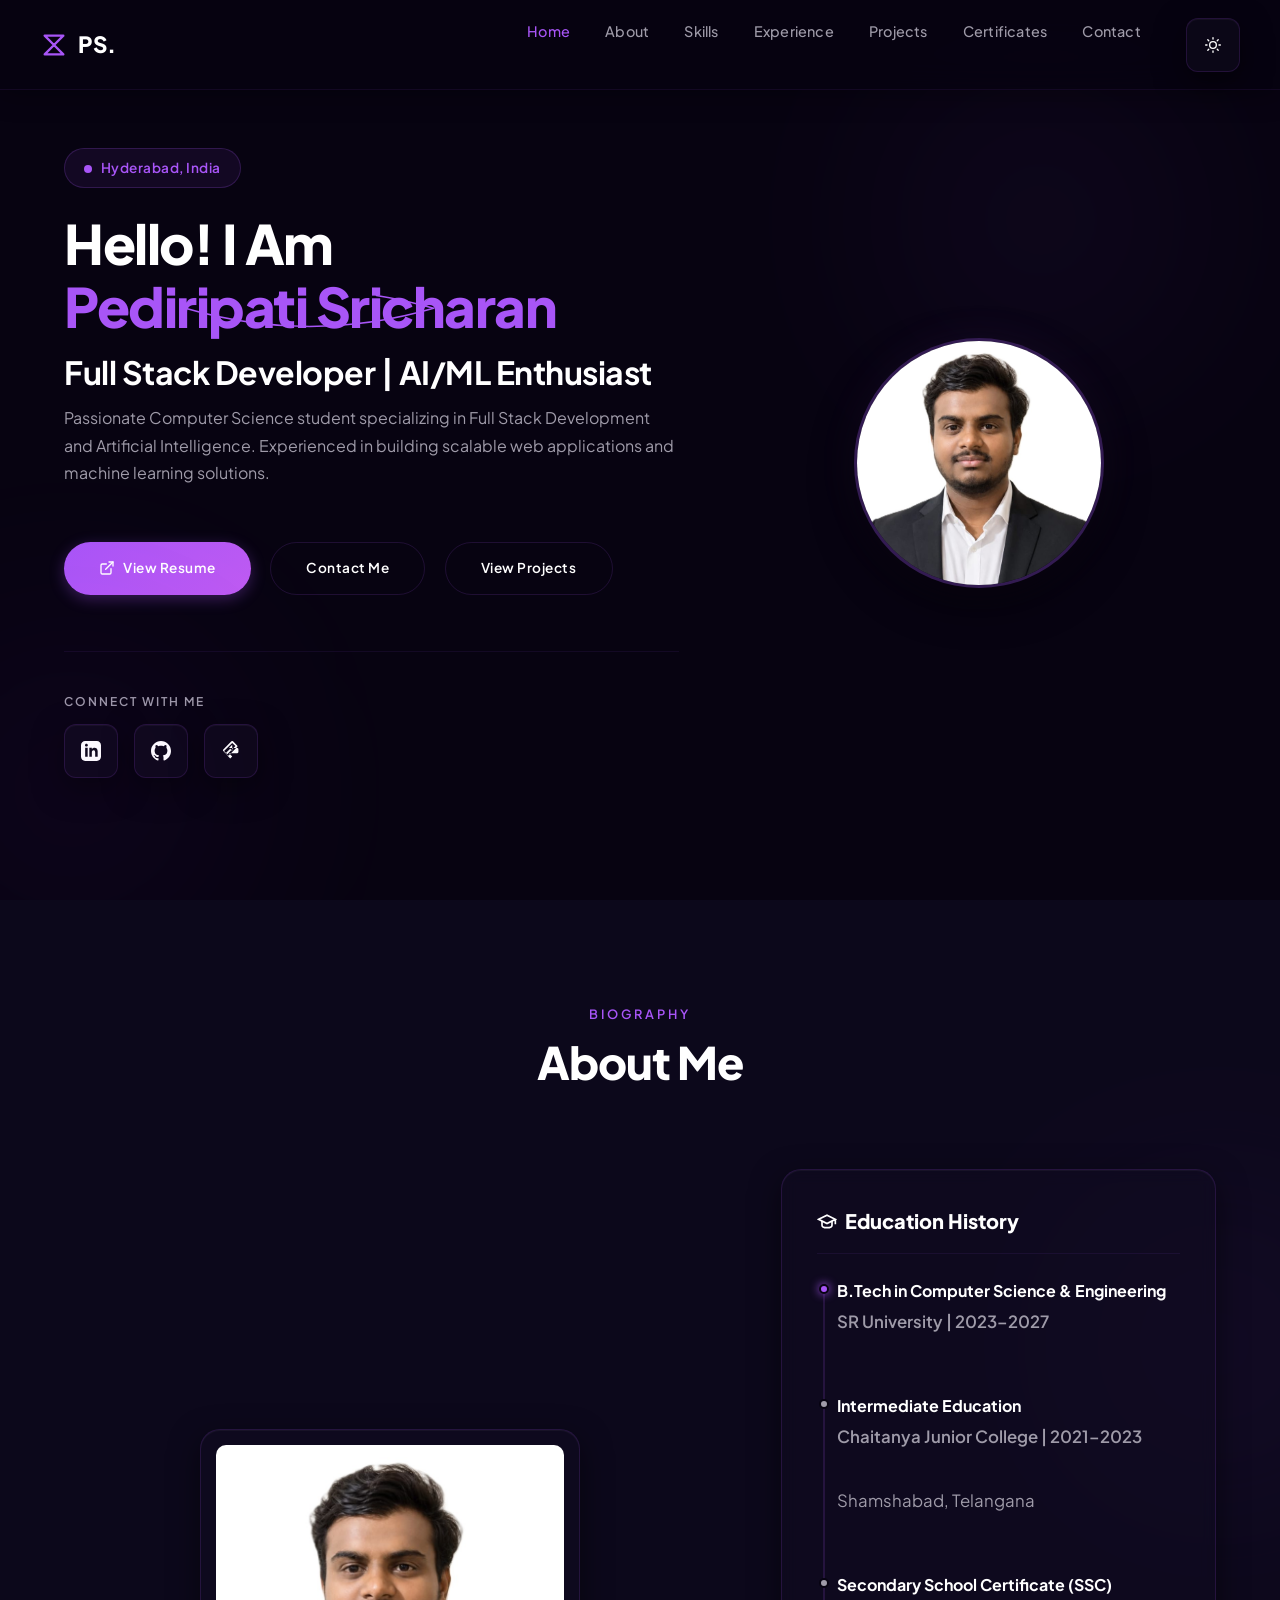
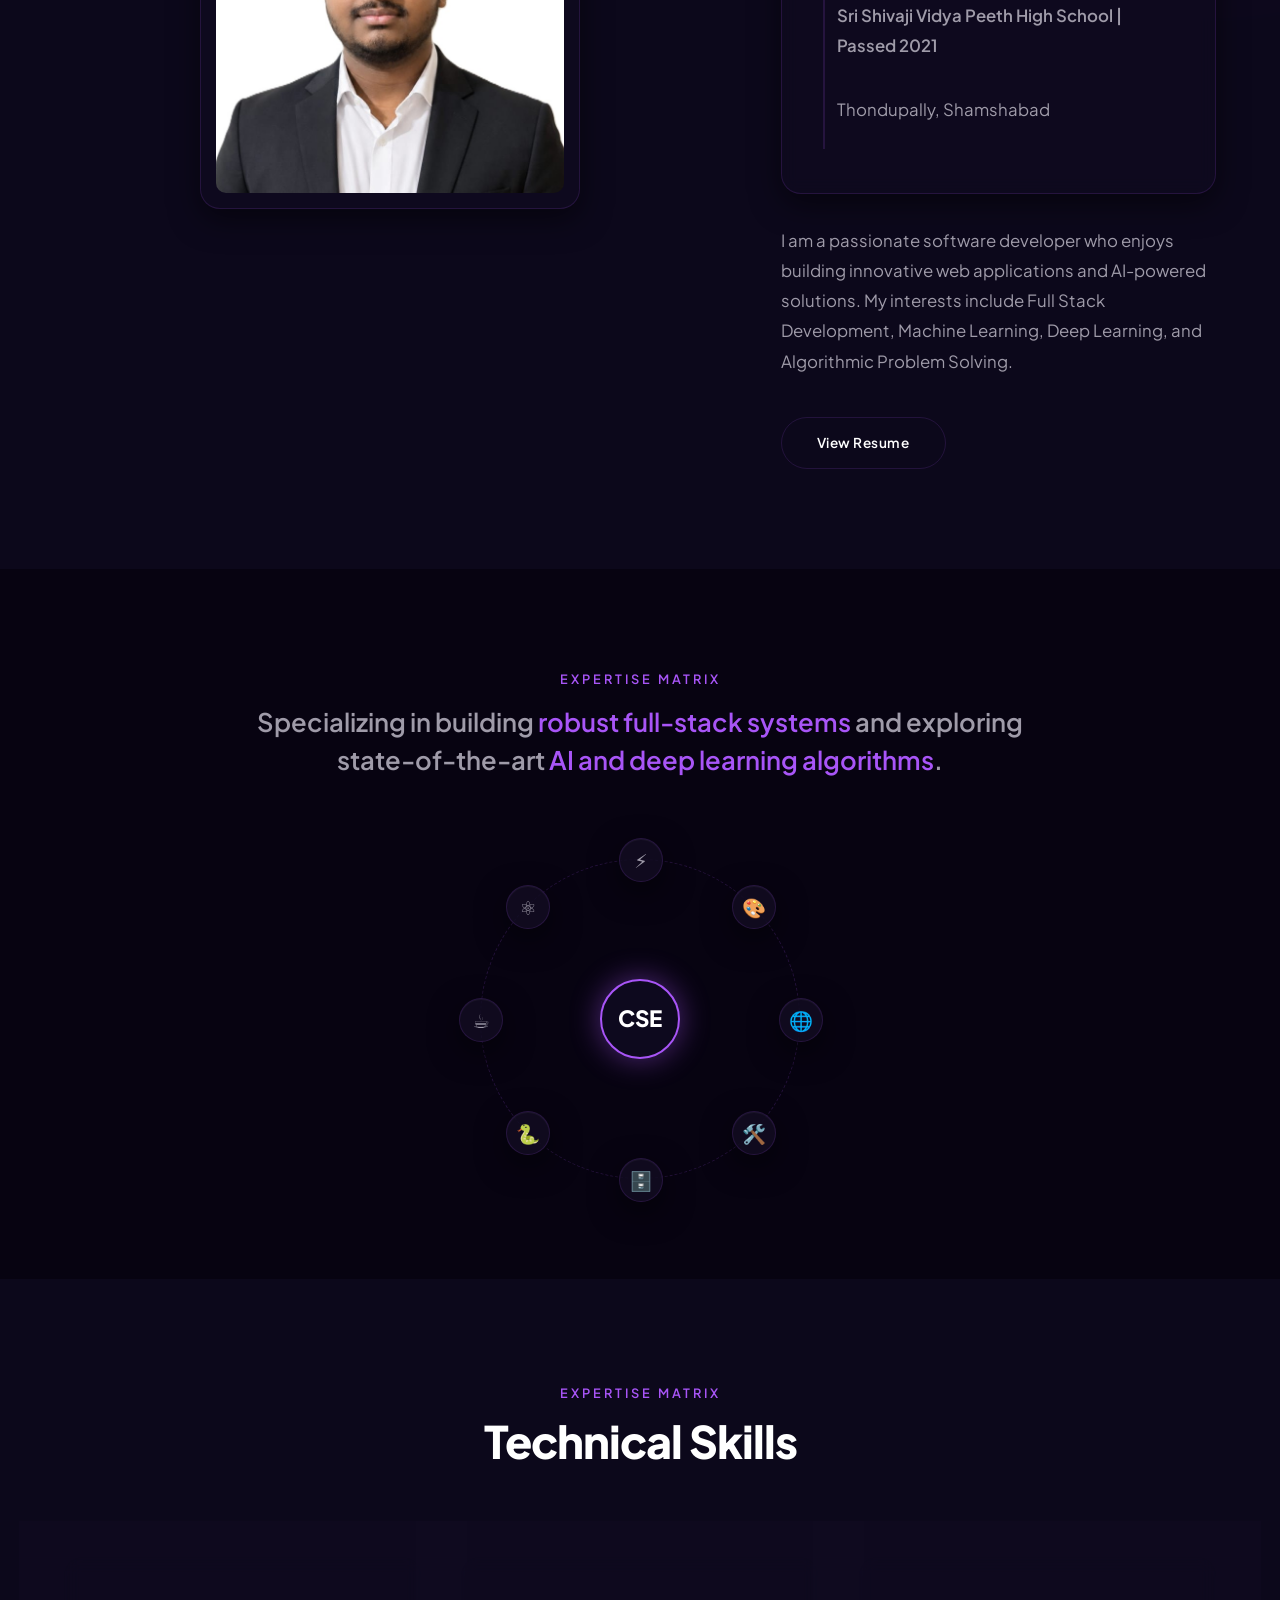
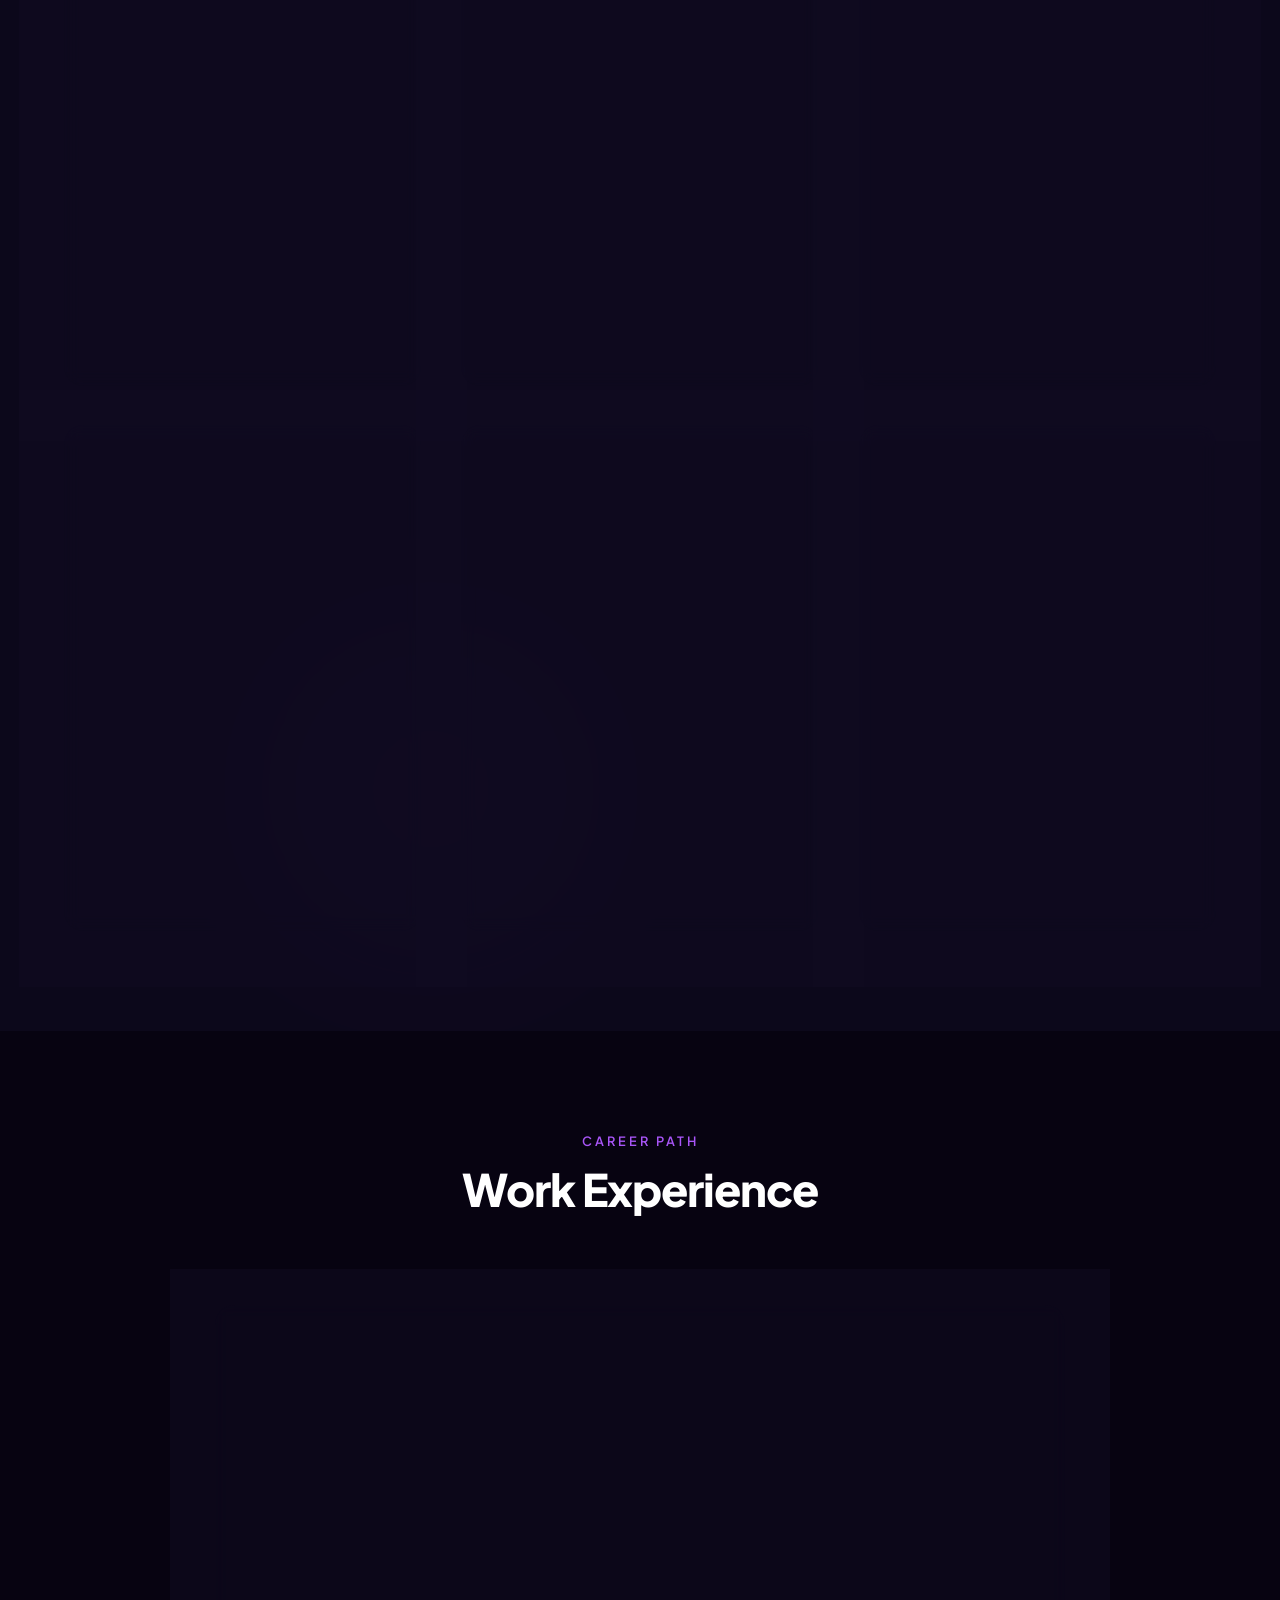
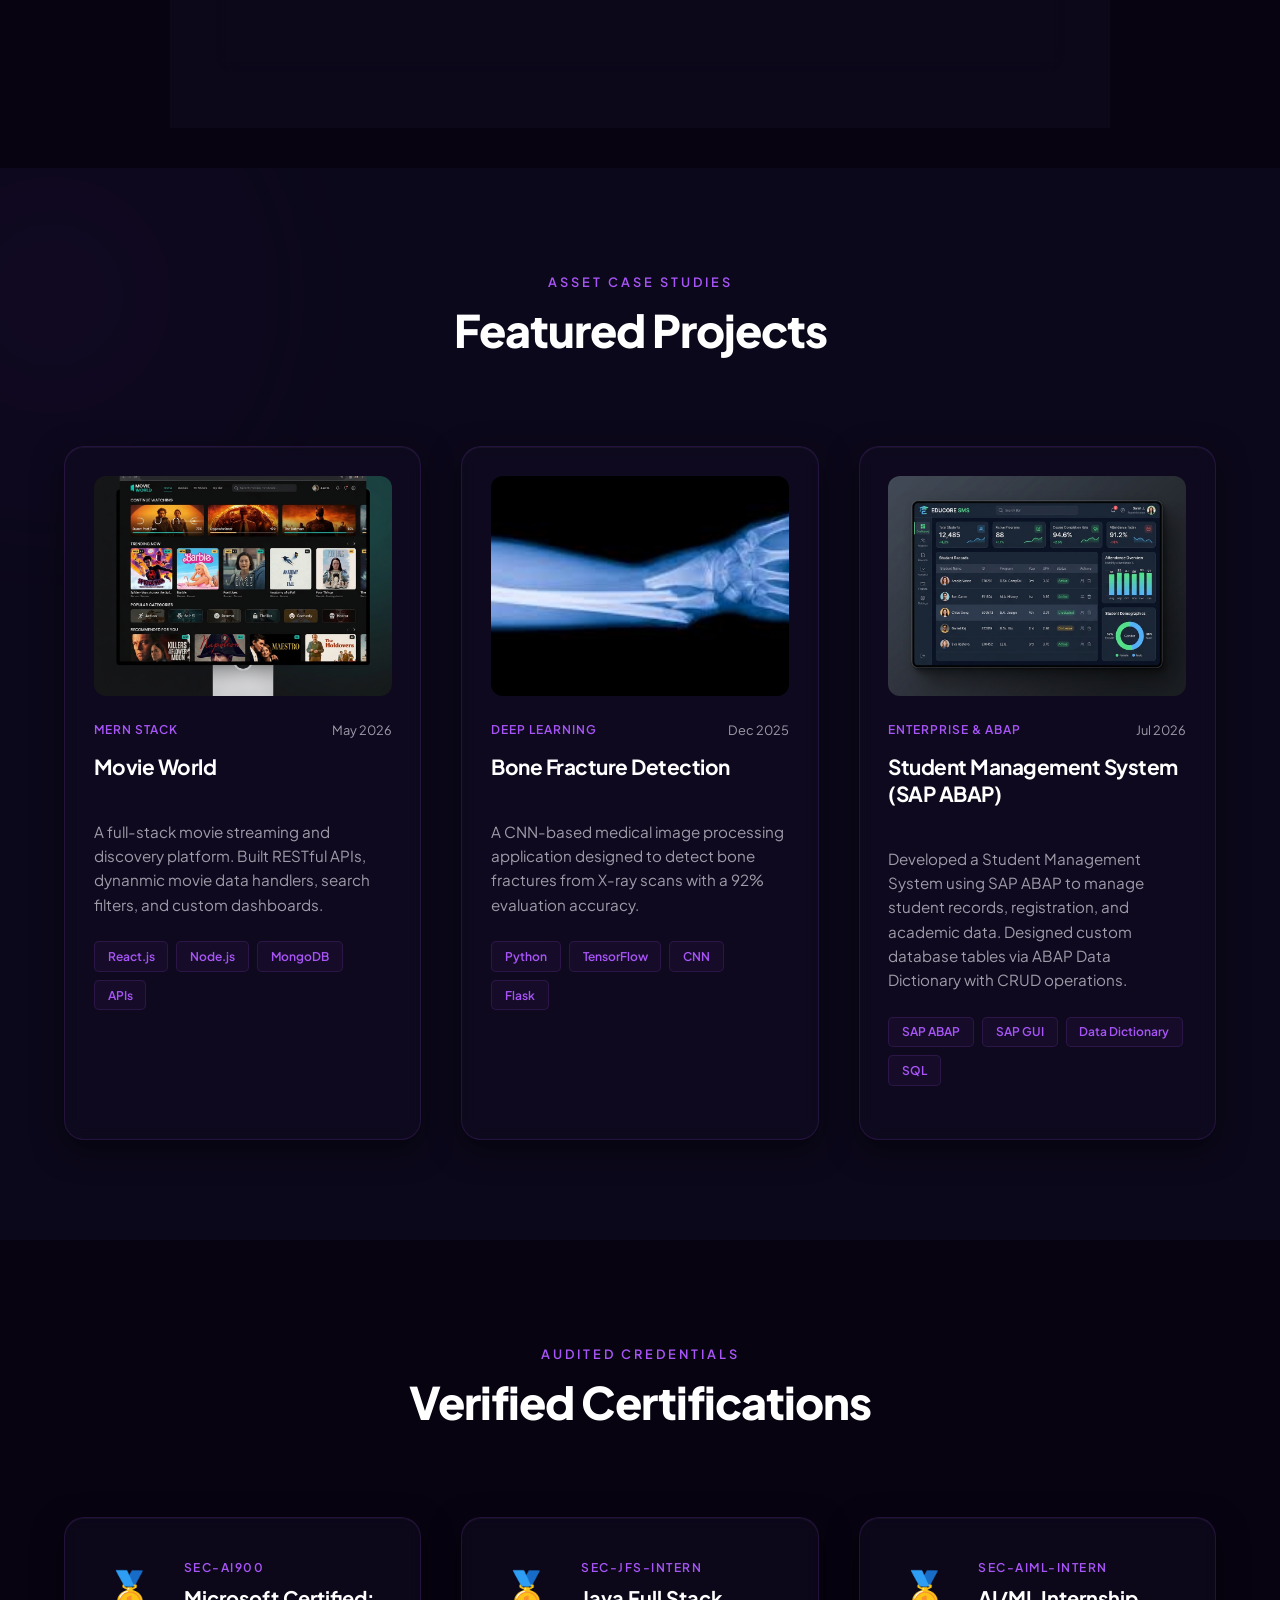
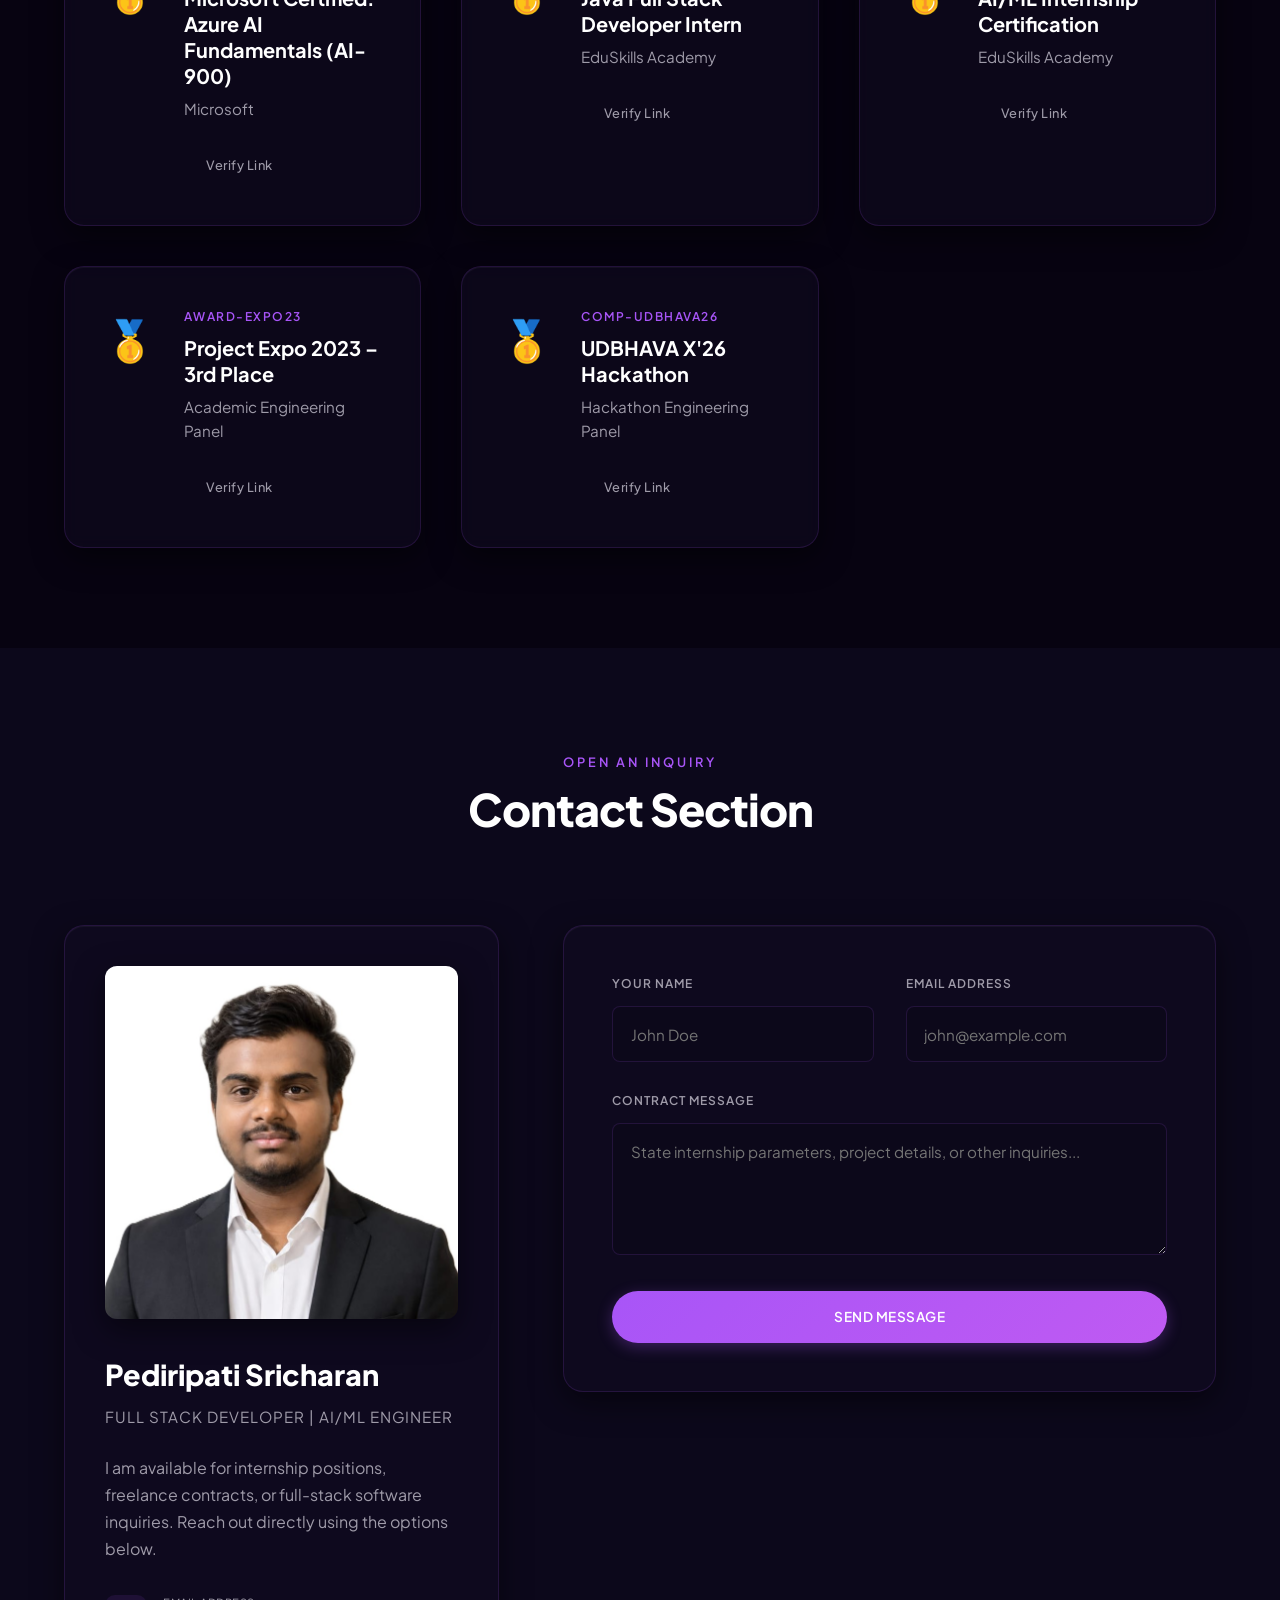
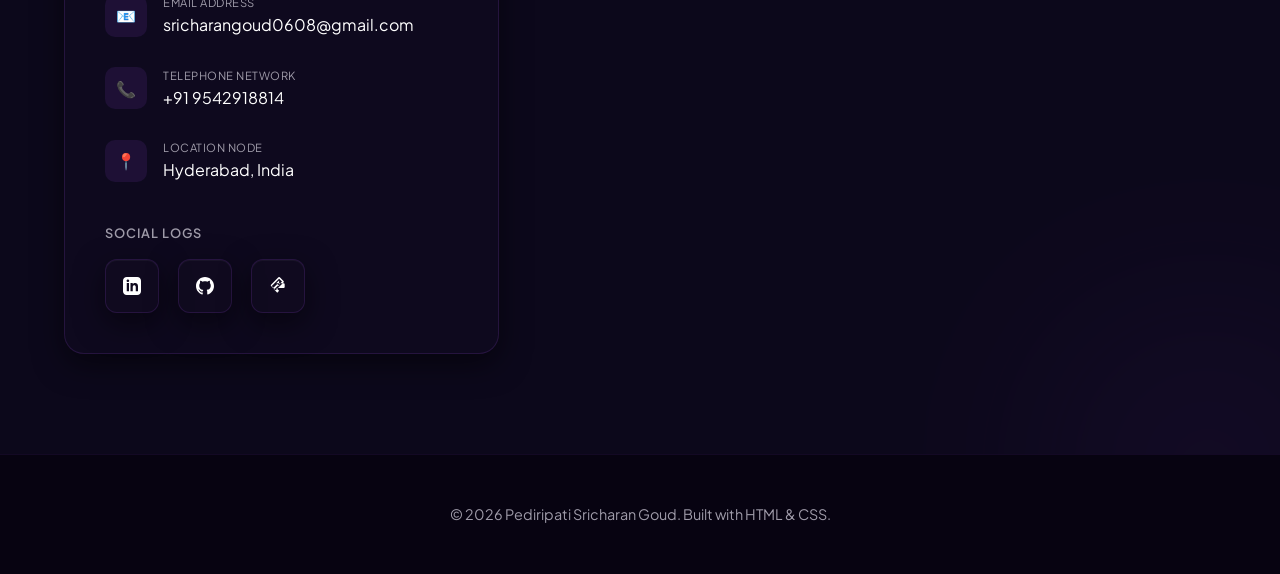
==== index_legacy.html @ 6ddb0358 "feat: deploy modern Google Stitch portfolio redesign with AAMBLV Technologies experience" ====
<!DOCTYPE html>
<html lang="en">

<head>
    <meta charset="UTF-8">
    <meta name="viewport" content="width=device-width, initial-scale=1.0">
    <title>Pediripati Sricharan | Portfolio</title>
    <!-- Plus Jakarta Sans Font for clean geometric UI -->
    <link rel="preconnect" href="https://fonts.googleapis.com">
    <link rel="preconnect" href="https://fonts.gstatic.com" crossorigin>
    <link href="https://fonts.googleapis.com/css2?family=Plus+Jakarta+Sans:wght@300;400;500;600;700;800&display=swap" rel="stylesheet">
    <!-- Main Stylesheet -->
    <link rel="stylesheet" href="style.css">
</head>

<body>

    <!-- Floating Header / Navbar -->
    <header class="navbar">
        <div class="container nav-container">
            <a href="#" class="logo">
                <!-- SVG Icon Logo -->
                <svg viewBox="0 0 24 24" width="28" height="28" style="color: var(--accent-color);">
                    <path d="M4,4 H20 L12,12 L20,20 H4 L12,12 Z" fill="none" stroke="currentColor" stroke-width="2" stroke-linejoin="round"/>
                </svg>
                <span>PS.</span>
            </a>

            <!-- Mobile Menu Toggle (Checkbox Hack for no-JS mobile menu) -->
            <input type="checkbox" id="nav-toggle" class="nav-toggle" aria-hidden="true">
            <label for="nav-toggle" class="nav-toggle-label">
                <span></span>
                <span></span>
                <span></span>
            </label>

            <nav class="nav-menu">
                <ul class="nav-links">
                    <li><a href="#hero">Home</a></li>
                    <li><a href="#about">About</a></li>
                    <li><a href="#skills">Skills</a></li>
                    <li><a href="#experience">Experience</a></li>
                    <li><a href="#projects">Projects</a></li>
                    <li><a href="#certificates">Certificates</a></li>
                    <li><a href="#contact">Contact</a></li>
                    <li>
                        <button class="theme-toggle-btn icon-btn" aria-label="Toggle theme" style="margin-left: 10px;">
                            <!-- Sun icon -->
                            <svg class="fi-sun" viewBox="0 0 24 24" width="16" height="16" fill="none" stroke="currentColor" stroke-width="2" stroke-linecap="round" stroke-linejoin="round">
                                <circle cx="12" cy="12" r="5"></circle>
                                <line x1="12" y1="1" x2="12" y2="3"></line>
                                <line x1="12" y1="21" x2="12" y2="23"></line>
                                <line x1="4.22" y1="4.22" x2="5.64" y2="5.64"></line>
                                <line x1="18.36" y1="18.36" x2="19.78" y2="19.78"></line>
                                <line x1="1" y1="12" x2="3" y2="12"></line>
                                <line x1="21" y1="12" x2="23" y2="12"></line>
                                <line x1="4.22" y1="19.78" x2="5.64" y2="18.36"></line>
                                <line x1="18.36" y1="5.64" x2="19.78" y2="4.22"></line>
                            </svg>
                            <!-- Moon icon -->
                            <svg class="fi-moon" viewBox="0 0 24 24" width="16" height="16" fill="none" stroke="currentColor" stroke-width="2" stroke-linecap="round" stroke-linejoin="round" style="display: none;">
                                <path d="M21 12.79A9 9 0 1 1 11.21 3 7 7 0 0 0 21 12.79z"></path>
                            </svg>
                        </button>
                    </li>
                </ul>
            </nav>
        </div>
    </header>

    <main>
        <!-- Hero Section -->
        <section id="hero" class="hero">
            <div class="container hero-grid-content">
                
                <!-- Hero Left Column -->
                <div class="hero-left-column">
                    <div class="speech-bubble">
                        <span class="bubble-dot" style="display: inline-block; width: 8px; height: 8px; border-radius: 50%; background-color: var(--accent-color); margin-right: 6px; animation: pulse 1.5s infinite;"></span>
                        Hyderabad, India
                    </div>
                    
                    <h1 class="hero-quote-tag">
                        Hello! I Am <br>
                        <span class="highlight-circled">
                            Pediripati Sricharan
                            <!-- Circular hand drawn effect -->
                            <svg class="hand-drawn-circle" viewBox="0 0 500 150">
                                <path d="M10,80 Q250,150 490,80 Q250,10 10,80" fill="none" stroke-width="3" stroke-linecap="round" stroke-linejoin="round"></path>
                            </svg>
                        </span>
                    </h1>
                    
                    <h2 class="hero-role-title">Full Stack Developer | AI/ML Enthusiast</h2>
                    
                    <p class="hero-desc-para">
                        Passionate Computer Science student specializing in Full Stack Development and Artificial Intelligence. Experienced in building scalable web applications and machine learning solutions.
                    </p>
                    
                    <div class="hero-actions" style="display: flex; gap: 1.2rem; flex-wrap: wrap; margin-bottom: 3.5rem;">
                        <a href="https://drive.google.com/file/d/1FJs9SW69OjpK9Y0SySrt5xls8jpZJiJW/view?usp=sharing" target="_blank" class="btn btn-primary view-resume-btn" style="display: inline-flex; align-items: center; gap: 0.5rem;">
                            <!-- Open External Icon -->
                            <svg viewBox="0 0 24 24" width="16" height="16" fill="none" stroke="currentColor" stroke-width="2" stroke-linecap="round" stroke-linejoin="round"><path d="M18 13v6a2 2 0 0 1-2 2H5a2 2 0 0 1-2-2V8a2 2 0 0 1 2-2h6"></path><polyline points="15 3 21 3 21 9"></polyline><line x1="10" y1="14" x2="21" y2="3"></line></svg>
                            View Resume
                        </a>
                        <a href="#contact" class="btn btn-outline">Contact Me</a>
                        <a href="#projects" class="btn btn-outline">View Projects</a>
                    </div>
                    
                    <div class="hero-footer-grid" style="align-items: center;">
                        <div class="footer-grid-col">
                            <span class="grid-title">CONNECT WITH ME</span>
                            <div class="icon-group">
                                <a href="https://www.linkedin.com/in/sricharan-goud-707b3729a/" target="_blank" rel="noopener noreferrer" class="icon-btn" title="LinkedIn">
                                    <svg viewBox="0 0 24 24" width="20" height="20" fill="currentColor"><path d="M19 0h-14c-2.761 0-5 2.239-5 5v14c0 2.761 2.239 5 5 5h14c2.762 0 5-2.239 5-5v-14c0-2.761-2.238-5-5-5zm-11 19h-3v-11h3v11zm-1.5-12.268c-.966 0-1.75-.779-1.75-1.75s.784-1.75 1.75-1.75 1.75.779 1.75 1.75-.784 1.75-1.75 1.75zm13.5 12.268h-3v-5.604c0-3.368-4-3.113-4 0v5.604h-3v-11h3v1.765c1.396-2.586 7-2.777 7 2.476v6.759z"/></svg>
                                </a>
                                <a href="https://github.com/Sricharangoud" target="_blank" rel="noopener noreferrer" class="icon-btn" title="GitHub">
                                    <svg viewBox="0 0 24 24" width="20" height="20" fill="currentColor"><path d="M12 0c-6.626 0-12 5.373-12 12 0 5.302 3.438 9.8 8.207 11.387.599.111.793-.261.793-.577v-2.234c-3.338.726-4.033-1.416-4.033-1.416-.546-1.387-1.333-1.756-1.333-1.756-1.089-.745.083-.729.083-.729 1.205.084 1.839 1.237 1.839 1.237 1.07 1.834 2.807 1.304 3.492.997.107-.775.418-1.305.762-1.604-2.665-.305-5.467-1.334-5.467-5.931 0-1.311.469-2.381 1.236-3.221-.124-.303-.535-1.524.117-3.176 0 0 1.008-.322 3.301 1.23.957-.266 1.983-.399 3.003-.404 1.02.005 2.047.138 3.006.404 2.291-1.552 3.297-1.23 3.297-1.23.653 1.653.242 2.874.118 3.176.77.84 1.235 1.911 1.235 3.221 0 4.609-2.807 5.624-5.479 5.921.43.372.823 1.102.823 2.222v3.293c0 .319.192.694.801.576 4.765-1.589 8.199-6.086 8.199-11.386 0-6.627-5.373-12-12-12z"/></svg>
                                </a>
                                <a href="https://leetcode.com/u/9542918814/" target="_blank" rel="noopener noreferrer" class="icon-btn" title="LeetCode">
                                    <!-- Custom LeetCode icon -->
                                    <svg viewBox="0 0 24 24" width="20" height="20" fill="currentColor"><path d="M13.483 0a1.374 1.374 0 0 0-.961.414l-9.777 9.778a1.375 1.375 0 0 0 0 1.942l4.885 4.885a1.375 1.375 0 0 0 1.942 0l9.778-9.777a1.375 1.375 0 0 0 0-1.942L14.444.414A1.374 1.374 0 0 0 13.483 0zm-.03 2.285 3.86 3.859-9.778 9.778-3.86-3.86 9.778-9.777zm.03 2.285L9.624 8.428H19.53a1.374 1.374 0 0 1 1.374 1.374v3.435a1.374 1.374 0 0 1-1.374 1.374H9.624l3.859 3.86-2.428 2.428-4.885-4.885a1.375 1.375 0 0 1 0-1.942l4.885-4.885 2.428 2.428z"/></svg>
                                </a>
                            </div>
                        </div>
                    </div>
                </div>
                
                <!-- Hero Right Column -->
                <div class="hero-right-column" style="position: relative; display: flex; justify-content: center;">
                    <div class="avatar-glow-wrapper">
                        <div class="avatar-img-box">
                            <!-- User specified image centered vertically -->
                            <img src="pintu.jpeg" alt="Pediripati Sricharan" style="object-position: center;">
                        </div>
                    </div>
                </div>

            </div>

            <!-- Glowing Decorative Background Orbs -->
            <div class="glow-orb orb-1"></div>
            <div class="glow-orb orb-2"></div>
        </section>

        <!-- Biography / About Me Section -->
        <section id="about" class="about section-bg-alt">
            <div class="container">
                <div class="text-center" style="text-align: center; margin-bottom: 4rem;">
                    <span class="section-subtitle-small">BIOGRAPHY</span>
                    <h2 class="section-title-large">About Me</h2>
                </div>

                <div class="about-grid">
                    <!-- About Left: Portrait -->
                    <div class="about-image-wrapper">
                        <div class="about-img-container">
                            <img src="pintu.jpeg" alt="Pediripati Sricharan" style="object-position: center;">
                        </div>
                    </div>

                    <!-- About Right: Biography Details & Education -->
                    <div class="about-text">
                        <!-- Custom styled education card -->
                        <div class="education-card">
                            <h3 class="education-card-title">
                                <svg viewBox="0 0 24 24" width="20" height="20" fill="none" stroke="currentColor" stroke-width="2" style="vertical-align: middle; margin-right: 8px;"><path d="M22 10v6M2 10l10-5 10 5-10 5z"></path><path d="M6 12v5c0 2 2 3 6 3s6-1 6-3v-5"></path></svg>
                                Education History
                            </h3>
                            
                            <div class="education-timeline">
                                <div class="edu-item">
                                    <div class="edu-marker marker-active"></div>
                                    <div class="edu-info">
                                        <h4 class="edu-degree">B.Tech in Computer Science & Engineering</h4>
                                        <p class="edu-meta">SR University | 2023–2027</p>
                                    </div>
                                </div>
                                <div class="edu-item">
                                    <div class="edu-marker"></div>
                                    <div class="edu-info">
                                        <h4 class="edu-degree">Intermediate Education</h4>
                                        <p class="edu-meta">Chaitanya Junior College | 2021–2023</p>
                                        <p class="edu-location">Shamshabad, Telangana</p>
                                    </div>
                                </div>
                                <div class="edu-item">
                                    <div class="edu-marker"></div>
                                    <div class="edu-info">
                                        <h4 class="edu-degree">Secondary School Certificate (SSC)</h4>
                                        <p class="edu-meta">Sri Shivaji Vidya Peeth High School | Passed 2021</p>
                                        <p class="edu-location">Thondupally, Shamshabad</p>
                                    </div>
                                </div>
                            </div>
                        </div>

                        <p style="margin-top: 2rem;">
                            I am a passionate software developer who enjoys building innovative web applications and AI-powered solutions. My interests include Full Stack Development, Machine Learning, Deep Learning, and Algorithmic Problem Solving.
                        </p>
                        
                        <div class="about-action-btn-wrapper">
                            <a href="https://drive.google.com/file/d/1FJs9SW69OjpK9Y0SySrt5xls8jpZJiJW/view?usp=sharing" target="_blank" class="btn btn-outline view-resume-btn">View Resume</a>
                        </div>
                    </div>
                </div>
            </div>
            
            <div class="glow-orb orb-3"></div>
        </section>

        <!-- Tech Orbit Widget Section -->
        <section class="tech-orbit-section">
            <div class="container orbit-container">
                <span class="section-subtitle-small">EXPERTISE MATRIX</span>
                <p class="orbit-intro-text">
                    Specializing in building <span>robust full-stack systems</span> and exploring state-of-the-art <span>AI and deep learning algorithms</span>.
                </p>

                <!-- Rotating Orbit Widget -->
                <div class="orbit-widget-wrapper">
                    <div class="orbit-track animate-orbit">
                        <!-- Orbit Nodes (8 items) -->
                        <div class="orbit-item item-1" title="HTML5">🌐</div>
                        <div class="orbit-item item-2" title="CSS3">🎨</div>
                        <div class="orbit-item item-3" title="JavaScript">⚡</div>
                        <div class="orbit-item item-4" title="React.js">⚛️</div>
                        <div class="orbit-item item-5" title="Java">☕</div>
                        <div class="orbit-item item-6" title="Python">🐍</div>
                        <div class="orbit-item item-7" title="MySQL">🗄️</div>
                        <div class="orbit-item item-8" title="Git">🛠️</div>
                    </div>
                    <!-- Core center node -->
                    <div class="orbit-center-node animate-counter-orbit">
                        <span class="center-logo">CSE</span>
                    </div>
                </div>
            </div>
        </section>

        <!-- Technical Skills matrix -->
        <section id="skills" class="skills section-bg-alt">
            <div class="container">
                <div class="text-center" style="text-align: center; margin-bottom: 5rem;">
                    <span class="section-subtitle-small">EXPERTISE MATRIX</span>
                    <h2 class="section-title-large">Technical Skills</h2>
                </div>

                <div class="skills-grid">
                    <!-- Frontend -->
                    <div class="skill-card">
                        <div class="skill-card-header">
                            <h3 class="skill-name">Frontend Development</h3>
                            <span class="skills-count">4 Assets</span>
                        </div>
                        <div class="skills-list">
                            <div class="skill-item">
                                <div class="skill-meta"><span>HTML5</span> <span>95%</span></div>
                                <div class="progress-bar-container"><div class="skill-progress-bar" data-percentage="95"></div></div>
                            </div>
                            <div class="skill-item">
                                <div class="skill-meta"><span>CSS3</span> <span>90%</span></div>
                                <div class="progress-bar-container"><div class="skill-progress-bar" data-percentage="90"></div></div>
                            </div>
                            <div class="skill-item">
                                <div class="skill-meta"><span>JavaScript</span> <span>85%</span></div>
                                <div class="progress-bar-container"><div class="skill-progress-bar" data-percentage="85"></div></div>
                            </div>
                            <div class="skill-item">
                                <div class="skill-meta"><span>React.js</span> <span>80%</span></div>
                                <div class="progress-bar-container"><div class="skill-progress-bar" data-percentage="80"></div></div>
                            </div>
                        </div>
                    </div>

                    <!-- Backend -->
                    <div class="skill-card">
                        <div class="skill-card-header">
                            <h3 class="skill-name">Backend Development</h3>
                            <span class="skills-count">4 Assets</span>
                        </div>
                        <div class="skills-list">
                            <div class="skill-item">
                                <div class="skill-meta"><span>Node.js</span> <span>75%</span></div>
                                <div class="progress-bar-container"><div class="skill-progress-bar" data-percentage="75"></div></div>
                            </div>
                            <div class="skill-item">
                                <div class="skill-meta"><span>Flask</span> <span>70%</span></div>
                                <div class="progress-bar-container"><div class="skill-progress-bar" data-percentage="70"></div></div>
                            </div>
                            <div class="skill-item">
                                <div class="skill-meta"><span>Spring Boot</span> <span>65%</span></div>
                                <div class="progress-bar-container"><div class="skill-progress-bar" data-percentage="65"></div></div>
                            </div>
                            <div class="skill-item">
                                <div class="skill-meta"><span>REST APIs</span> <span>85%</span></div>
                                <div class="progress-bar-container"><div class="skill-progress-bar" data-percentage="85"></div></div>
                            </div>
                        </div>
                    </div>

                    <!-- Languages -->
                    <div class="skill-card">
                        <div class="skill-card-header">
                            <h3 class="skill-name">Programming Languages</h3>
                            <span class="skills-count">3 Assets</span>
                        </div>
                        <div class="skills-list">
                            <div class="skill-item">
                                <div class="skill-meta"><span>Java</span> <span>85%</span></div>
                                <div class="progress-bar-container"><div class="skill-progress-bar" data-percentage="85"></div></div>
                            </div>
                            <div class="skill-item">
                                <div class="skill-meta"><span>Python</span> <span>90%</span></div>
                                <div class="progress-bar-container"><div class="skill-progress-bar" data-percentage="90"></div></div>
                            </div>
                            <div class="skill-item">
                                <div class="skill-meta"><span>SQL</span> <span>80%</span></div>
                                <div class="progress-bar-container"><div class="skill-progress-bar" data-percentage="80"></div></div>
                            </div>
                        </div>
                    </div>

                    <!-- Databases -->
                    <div class="skill-card">
                        <div class="skill-card-header">
                            <h3 class="skill-name">Databases</h3>
                            <span class="skills-count">2 Assets</span>
                        </div>
                        <div class="skills-list">
                            <div class="skill-item">
                                <div class="skill-meta"><span>MySQL</span> <span>80%</span></div>
                                <div class="progress-bar-container"><div class="skill-progress-bar" data-percentage="80"></div></div>
                            </div>
                            <div class="skill-item">
                                <div class="skill-meta"><span>MongoDB</span> <span>75%</span></div>
                                <div class="progress-bar-container"><div class="skill-progress-bar" data-percentage="75"></div></div>
                            </div>
                        </div>
                    </div>

                    <!-- AI/ML -->
                    <div class="skill-card">
                        <div class="skill-card-header">
                            <h3 class="skill-name">Artificial Intelligence & ML</h3>
                            <span class="skills-count">5 Assets</span>
                        </div>
                        <div class="skills-list">
                            <div class="skill-item">
                                <div class="skill-meta"><span>TensorFlow</span> <span>85%</span></div>
                                <div class="progress-bar-container"><div class="skill-progress-bar" data-percentage="85"></div></div>
                            </div>
                            <div class="skill-item">
                                <div class="skill-meta"><span>Keras</span> <span>80%</span></div>
                                <div class="progress-bar-container"><div class="skill-progress-bar" data-percentage="80"></div></div>
                            </div>
                            <div class="skill-item">
                                <div class="skill-meta"><span>Scikit-Learn</span> <span>85%</span></div>
                                <div class="progress-bar-container"><div class="skill-progress-bar" data-percentage="85"></div></div>
                            </div>
                            <div class="skill-item">
                                <div class="skill-meta"><span>CNN (Convolutional Networks)</span> <span>80%</span></div>
                                <div class="progress-bar-container"><div class="skill-progress-bar" data-percentage="80"></div></div>
                            </div>
                            <div class="skill-item">
                                <div class="skill-meta"><span>GANs (Generative Adversarial Nets)</span> <span>70%</span></div>
                                <div class="progress-bar-container"><div class="skill-progress-bar" data-percentage="70"></div></div>
                            </div>
                        </div>
                    </div>

                    <!-- Tools & Core CS -->
                    <div class="skill-card">
                        <div class="skill-card-header">
                            <h3 class="skill-name">Tools & Core CS</h3>
                            <span class="skills-count">4 Assets</span>
                        </div>
                        <div class="skills-list">
                            <div class="skill-item">
                                <div class="skill-meta"><span>Git & GitHub</span> <span>88%</span></div>
                                <div class="progress-bar-container"><div class="skill-progress-bar" data-percentage="88"></div></div>
                            </div>
                            <div class="skill-item">
                                <div class="skill-meta"><span>VS Code & Notebooks</span> <span>95%</span></div>
                                <div class="progress-bar-container"><div class="skill-progress-bar" data-percentage="95"></div></div>
                            </div>
                            <div class="skill-item">
                                <div class="skill-meta"><span>Data Structures & Alg.</span> <span>85%</span></div>
                                <div class="progress-bar-container"><div class="skill-progress-bar" data-percentage="85"></div></div>
                            </div>
                            <div class="skill-item">
                                <div class="skill-meta"><span>OOP & DBMS Concepts</span> <span>90%</span></div>
                                <div class="progress-bar-container"><div class="skill-progress-bar" data-percentage="90"></div></div>
                            </div>
                        </div>
                    </div>
                </div>
            </div>
            
            <div class="glow-orb orb-4"></div>
        </section>

        <!-- Work Experience Section -->
        <section id="experience" class="skills" style="padding-top: 6rem; padding-bottom: 6rem;">
            <div class="container">
                <div class="text-center" style="text-align: center; margin-bottom: 5rem;">
                    <span class="section-subtitle-small">CAREER PATH</span>
                    <h2 class="section-title-large">Work Experience</h2>
                </div>

                <div class="experience-timeline-container" style="max-width: 850px; margin: 0 auto; display: flex; flex-direction: column; gap: 2.5rem;">
                    
                    <!-- Experience: AAMBLV TECHNOLOGIES -->
                    <div class="experience-card-item">
                        <div class="exp-icon-box">💼</div>
                        <div class="exp-content-box">
                            <div class="exp-header-row">
                                <h3 class="exp-job-title">Full Stack Developer Intern</h3>
                                <span class="exp-date-badge">🗓️ Oct 2026 – Present</span>
                            </div>
                            <div class="exp-company-sub" style="display: flex; justify-content: space-between; align-items: center; flex-wrap: wrap; gap: 0.5rem;">
                                <span>🏢 AAMBLV TECHNOLOGIES (Hyderabad / Remote)</span>
                                <a href="https://drive.google.com/file/d/1eAKVPNj4ag2Mqt-46lbiZ22vebfh5Y0x/view?usp=sharing" target="_blank" rel="noopener noreferrer" style="color: var(--accent-color); font-size: 0.85rem; font-weight: 600; text-decoration: underline;">📄 View Offer Letter</a>
                            </div>
                            <ul class="exp-details-list">
                                <li>Developing and maintained full-stack web application features using React.js, Node.js, and Express.js, focusing on responsive UI and reusable components.</li>
                                <li>Integrated REST APIs and PostgreSQL to manage user data, authentication, and seamless frontend-backend communication.</li>
                                <li>Collaborated with developers to debug, test, and optimize application performance, improving reliability and user experience.</li>
                                <li>Implemented form validation, error handling, and state management to ensure secure data handling and smooth application functionality.</li>
                            </ul>
                        </div>
                    </div>

                </div>
            </div>
        </section>

        <!-- Featured Projects Section -->
        <section id="projects" class="projects section-bg-alt">
            <div class="container">
                <div class="text-center" style="text-align: center; margin-bottom: 5rem;">
                    <span class="section-subtitle-small">ASSET CASE STUDIES</span>
                    <h2 class="section-title-large">Featured Projects</h2>
                </div>

                <div class="projects-grid">
                    <!-- Project 1 -->
                    <article class="project-card">
                        <div class="project-img-wrapper" style="position: relative;">
                            <!-- Hover action buttons overlay -->
                            <div class="project-hover-overlay">
                                <a href="https://github.com/Sricharangoud/Movie-World" target="_blank" rel="noopener noreferrer" class="btn btn-sm hover-overlay-btn">Code Source</a>
                                <a href="https://movie-world-blush.vercel.app/" target="_blank" rel="noopener noreferrer" class="btn btn-sm hover-overlay-btn btn-primary-overlay">Launch Demo</a>
                            </div>
                            <img src="movie_world_preview.png" alt="Movie World" class="project-img" style="object-fit: cover;">
                        </div>
                        <div class="project-content">
                            <div class="project-card-header">
                                <span class="project-category">MERN Stack</span>
                                <span class="project-like-count">May 2026</span>
                            </div>
                            <h3 class="project-title">
                                <a href="https://movie-world-blush.vercel.app/" target="_blank" rel="noopener noreferrer">Movie World</a>
                                <span class="arrow-up">↗</span>
                            </h3>
                            <p class="project-desc" style="margin-bottom: 1.5rem;">
                                A full-stack movie streaming and discovery platform. Built RESTful APIs, dynanmic movie data handlers, search filters, and custom dashboards.
                            </p>
                            <div class="project-tags" style="display: flex; gap: 0.5rem; flex-wrap: wrap; margin-bottom: 1.5rem;">
                                <span class="tag-badge">React.js</span>
                                <span class="tag-badge">Node.js</span>
                                <span class="tag-badge">MongoDB</span>
                                <span class="tag-badge">APIs</span>
                            </div>
                        </div>
                    </article>

                    <!-- Project 2 -->
                    <article class="project-card">
                        <div class="project-img-wrapper" style="position: relative;">
                            <div class="project-hover-overlay">
                                <a href="https://github.com/Sricharangoud/Bone-Fracture_detection" target="_blank" rel="noopener noreferrer" class="btn btn-sm hover-overlay-btn">Code Source</a>
                                <a href="https://bone-fracture-detection-5ivv.vercel.app/" target="_blank" rel="noopener noreferrer" class="btn btn-sm hover-overlay-btn btn-primary-overlay">Launch Demo</a>
                            </div>
                            <!-- Updated to user custom images.jpg -->
                            <img src="images.jpg" alt="Bone Fracture Detection" class="project-img" style="object-fit: cover;">
                        </div>
                        <div class="project-content">
                            <div class="project-card-header">
                                <span class="project-category">Deep Learning</span>
                                <span class="project-like-count">Dec 2025</span>
                            </div>
                            <h3 class="project-title">
                                <a href="https://bone-fracture-detection-5ivv.vercel.app/" target="_blank" rel="noopener noreferrer">Bone Fracture Detection</a>
                                <span class="arrow-up">↗</span>
                            </h3>
                            <p class="project-desc" style="margin-bottom: 1.5rem;">
                                A CNN-based medical image processing application designed to detect bone fractures from X-ray scans with a 92% evaluation accuracy.
                            </p>
                            <div class="project-tags" style="display: flex; gap: 0.5rem; flex-wrap: wrap; margin-bottom: 1.5rem;">
                                <span class="tag-badge">Python</span>
                                <span class="tag-badge">TensorFlow</span>
                                <span class="tag-badge">CNN</span>
                                <span class="tag-badge">Flask</span>
                            </div>
                        </div>
                    </article>

                    <!-- Project 3 -->
                    <article class="project-card">
                        <div class="project-img-wrapper" style="position: relative;">
                            <div class="project-hover-overlay">
                                <a href="https://github.com/Sricharangoud/Student-Management-system-using-abap" target="_blank" rel="noopener noreferrer" class="btn btn-sm hover-overlay-btn">Code Source</a>
                                <a href="https://student-management-system-using-aba.vercel.app/" target="_blank" rel="noopener noreferrer" class="btn btn-sm hover-overlay-btn btn-primary-overlay">Launch Demo</a>
                            </div>
                            <img src="student_management_preview.png" alt="Student Management System (SAP ABAP)" class="project-img" style="object-fit: cover;">
                        </div>
                        <div class="project-content">
                            <div class="project-card-header">
                                <span class="project-category">Enterprise & ABAP</span>
                                <span class="project-like-count">Jul 2026</span>
                            </div>
                            <h3 class="project-title">
                                <a href="https://student-management-system-using-aba.vercel.app/" target="_blank" rel="noopener noreferrer">Student Management System (SAP ABAP)</a>
                                <span class="arrow-up">↗</span>
                            </h3>
                            <p class="project-desc" style="margin-bottom: 1.5rem;">
                                Developed a Student Management System using SAP ABAP to manage student records, registration, and academic data. Designed custom database tables via ABAP Data Dictionary with CRUD operations.
                            </p>
                            <div class="project-tags" style="display: flex; gap: 0.5rem; flex-wrap: wrap; margin-bottom: 1.5rem;">
                                <span class="tag-badge">SAP ABAP</span>
                                <span class="tag-badge">SAP GUI</span>
                                <span class="tag-badge">Data Dictionary</span>
                                <span class="tag-badge">SQL</span>
                            </div>
                        </div>
                    </article>

                </div>
            </div>
            
            <div class="glow-orb orb-5"></div>
        </section>

        <!-- Verified Certificates Section -->
        <section id="certificates" class="certificates">
            <div class="container">
                <div class="text-center" style="text-align: center; margin-bottom: 5rem;">
                    <span class="section-subtitle-small">AUDITED CREDENTIALS</span>
                    <h2 class="section-title-large">Verified Certifications</h2>
                </div>

                <div class="certificates-grid">
                    <!-- Cert 1 -->
                    <div class="certificate-card">
                        <div class="cert-icon">🥇</div>
                        <div class="cert-content">
                            <span class="cert-code">SEC-AI900</span>
                            <h3 class="cert-title">Microsoft Certified: Azure AI Fundamentals (AI-900)</h3>
                            <p class="cert-issuer">Microsoft</p>
                            <a href="https://drive.google.com/file/d/1MDSPeF1T1i54YsfpEoQwNEX2zow7i2ks/view?usp=drive_link" target="_blank" class="cert-btn btn btn-sm">Verify Link</a>
                        </div>
                    </div>


                    <!-- Cert 3 -->
                    <div class="certificate-card">
                        <div class="cert-icon">🥇</div>
                        <div class="cert-content">
                            <span class="cert-code">SEC-JFS-INTERN</span>
                            <h3 class="cert-title">Java Full Stack Developer Intern</h3>
                            <p class="cert-issuer">EduSkills Academy</p>
                            <a href="https://drive.google.com/file/d/1b8zwm0hK-CEjJzHprdpwjBZjqCE0fZos/view?usp=drive_link" target="_blank" class="cert-btn btn btn-sm">Verify Link</a>
                        </div>
                    </div>

                    <!-- Cert 4 -->
                    <div class="certificate-card">
                        <div class="cert-icon">🥇</div>
                        <div class="cert-content">
                            <span class="cert-code">SEC-AIML-INTERN</span>
                            <h3 class="cert-title">AI/ML Internship Certification</h3>
                            <p class="cert-issuer">EduSkills Academy</p>
                            <a href="https://drive.google.com/file/d/1kmw4mh4pQ1dnprTepfTiMcvHP_CmmghT/view?usp=drive_link" target="_blank" class="cert-btn btn btn-sm">Verify Link</a>
                        </div>
                    </div>

                    <!-- Cert 5 -->
                    <div class="certificate-card">
                        <div class="cert-icon">🥇</div>
                        <div class="cert-content">
                            <span class="cert-code">AWARD-EXPO23</span>
                            <h3 class="cert-title">Project Expo 2023 – 3rd Place</h3>
                            <p class="cert-issuer">Academic Engineering Panel</p>
                            <a href="https://drive.google.com/file/d/1ZPkLYbtioS3qrI83VwfT_QiKhN2jSTmk/view?usp=drive_link" target="_blank" class="cert-btn btn btn-sm">Verify Link</a>
                        </div>
                    </div>

                    <!-- Cert 6 -->
                    <div class="certificate-card">
                        <div class="cert-icon">🥇</div>
                        <div class="cert-content">
                            <span class="cert-code">COMP-UDBHAVA26</span>
                            <h3 class="cert-title">UDBHAVA X'26 Hackathon</h3>
                            <p class="cert-issuer">Hackathon Engineering Panel</p>
                            <a href="https://drive.google.com/file/d/1cgjEctm04oSAd2z_3pcnPx1fg6rCyAZx/view?usp=sharing" target="_blank" class="cert-btn btn btn-sm">Verify Link</a>
                        </div>
                    </div>
                </div>
            </div>
        </section>

        <!-- Contact Section -->
        <section id="contact" class="contact section-bg-alt">
            <div class="container">
                <div class="text-center" style="text-align: center; margin-bottom: 5rem;">
                    <span class="section-subtitle-small">OPEN AN INQUIRY</span>
                    <h2 class="section-title-large">Contact Section</h2>
                </div>

                <div class="contact-grid">
                    <!-- Left: Contact Details Card -->
                    <div class="contact-info-card">
                        <div class="contact-img-wrapper" style="aspect-ratio: 1/1; overflow: hidden; border-radius: 12px; margin-bottom: 2rem;">
                            <!-- Styled to fit perfectly without cutoffs -->
                            <img src="pintu.jpeg" alt="Pediripati Sricharan" style="width: 100%; height: 100%; object-fit: cover; object-position: center;">
                        </div>
                        <div class="contact-info-content">
                            <h3 class="contact-name">Pediripati Sricharan</h3>
                            <p class="contact-role">Full Stack Developer | AI/ML Engineer</p>
                            <p class="contact-description">
                                I am available for internship positions, freelance contracts, or full-stack software inquiries. Reach out directly using the options below.
                            </p>
                            
                            <div class="contact-details">
                                <div class="detail-item" style="display: flex; align-items: center; gap: 1rem; margin-bottom: 1rem;">
                                    <div class="icon-badge-round" style="width: 42px; height: 42px; border-radius: 10px; background: rgba(168, 85, 247, 0.1); display: flex; align-items: center; justify-content: center; color: var(--accent-color);">📧</div>
                                    <div>
                                        <div style="font-size: 0.7rem; color: var(--text-secondary); letter-spacing: 0.5px;">EMAIL ADDRESS</div>
                                        <a href="mailto:sricharangoud0608@gmail.com">sricharangoud0608@gmail.com</a>
                                    </div>
                                </div>
                                <div class="detail-item" style="display: flex; align-items: center; gap: 1rem; margin-bottom: 1rem;">
                                    <div class="icon-badge-round" style="width: 42px; height: 42px; border-radius: 10px; background: rgba(168, 85, 247, 0.1); display: flex; align-items: center; justify-content: center; color: var(--accent-color);">📞</div>
                                    <div>
                                        <div style="font-size: 0.7rem; color: var(--text-secondary); letter-spacing: 0.5px;">TELEPHONE NETWORK</div>
                                        <a href="tel:+919542918814">+91 9542918814</a>
                                    </div>
                                </div>
                                <div class="detail-item" style="display: flex; align-items: center; gap: 1rem;">
                                    <div class="icon-badge-round" style="width: 42px; height: 42px; border-radius: 10px; background: rgba(168, 85, 247, 0.1); display: flex; align-items: center; justify-content: center; color: var(--accent-color);">📍</div>
                                    <div>
                                        <div style="font-size: 0.7rem; color: var(--text-secondary); letter-spacing: 0.5px;">LOCATION NODE</div>
                                        <a href="https://maps.google.com/?q=Hyderabad,India" target="_blank" rel="noopener noreferrer">Hyderabad, India</a>
                                    </div>
                                </div>
                            </div>

                            <div class="contact-socials-group">
                                <span class="social-title">SOCIAL LOGS</span>
                                <div class="social-icons">
                                    <a href="https://www.linkedin.com/in/sricharan-goud-707b3729a/" target="_blank" rel="noopener noreferrer" class="icon-btn" title="LinkedIn">
                                        <svg viewBox="0 0 24 24" width="18" height="18" fill="currentColor"><path d="M19 0h-14c-2.761 0-5 2.239-5 5v14c0 2.761 2.239 5 5 5h14c2.762 0 5-2.239 5-5v-14c0-2.761-2.238-5-5-5zm-11 19h-3v-11h3v11zm-1.5-12.268c-.966 0-1.75-.779-1.75-1.75s.784-1.75 1.75-1.75 1.75.779 1.75 1.75-.784 1.75-1.75 1.75zm13.5 12.268h-3v-5.604c0-3.368-4-3.113-4 0v5.604h-3v-11h3v1.765c1.396-2.586 7-2.777 7 2.476v6.759z"/></svg>
                                    </a>
                                    <a href="https://github.com/Sricharangoud" target="_blank" rel="noopener noreferrer" class="icon-btn" title="GitHub">
                                        <svg viewBox="0 0 24 24" width="18" height="18" fill="currentColor"><path d="M12 0c-6.626 0-12 5.373-12 12 0 5.302 3.438 9.8 8.207 11.387.599.111.793-.261.793-.577v-2.234c-3.338.726-4.033-1.416-4.033-1.416-.546-1.387-1.333-1.756-1.333-1.756-1.089-.745.083-.729.083-.729 1.205.084 1.839 1.237 1.839 1.237 1.07 1.834 2.807 1.304 3.492.997.107-.775.418-1.305.762-1.604-2.665-.305-5.467-1.334-5.467-5.931 0-1.311.469-2.381 1.236-3.221-.124-.303-.535-1.524.117-3.176 0 0 1.008-.322 3.301 1.23.957-.266 1.983-.399 3.003-.404 1.02.005 2.047.138 3.006.404 2.291-1.552 3.297-1.23 3.297-1.23.653 1.653.242 2.874.118 3.176.77.84 1.235 1.911 1.235 3.221 0 4.609-2.807 5.624-5.479 5.921.43.372.823 1.102.823 2.222v3.293c0 .319.192.694.801.576 4.765-1.589 8.199-6.086 8.199-11.386 0-6.627-5.373-12-12-12z"/></svg>
                                    </a>
                                    <a href="https://leetcode.com/u/9542918814/" target="_blank" rel="noopener noreferrer" class="icon-btn" title="LeetCode">
                                        <svg viewBox="0 0 24 24" width="18" height="18" fill="currentColor"><path d="M13.483 0a1.374 1.374 0 0 0-.961.414l-9.777 9.778a1.375 1.375 0 0 0 0 1.942l4.885 4.885a1.375 1.375 0 0 0 1.942 0l9.778-9.777a1.375 1.375 0 0 0 0-1.942L14.444.414A1.374 1.374 0 0 0 13.483 0zm-.03 2.285 3.86 3.859-9.778 9.778-3.86-3.86 9.778-9.777zm.03 2.285L9.624 8.428H19.53a1.374 1.374 0 0 1 1.374 1.374v3.435a1.374 1.374 0 0 1-1.374 1.374H9.624l3.859 3.86-2.428 2.428-4.885-4.885a1.375 1.375 0 0 1 0-1.942l4.885-4.885 2.428 2.428z"/></svg>
                                    </a>
                                </div>
                            </div>
                        </div>
                    </div>

                    <!-- Right: Contact Form Card -->
                    <div class="contact-form-card">
                        <form id="contactForm">
                            <div class="form-row">
                                <div class="half-width form-group">
                                    <label for="name">YOUR NAME</label>
                                    <input type="text" id="name" name="name" required placeholder="John Doe">
                                </div>
                                <div class="half-width form-group">
                                    <label for="email">EMAIL ADDRESS</label>
                                    <input type="email" id="email" name="email" required placeholder="john@example.com">
                                </div>
                            </div>
                            <div class="form-group">
                                <label for="message">CONTRACT MESSAGE</label>
                                <textarea id="message" name="message" rows="5" required placeholder="State internship parameters, project details, or other inquiries..."></textarea>
                            </div>
                            <button type="submit" class="btn btn-primary btn-submit">SEND MESSAGE</button>
                        </form>
                    </div>
                </div>
            </div>
            
            <div class="glow-orb orb-6"></div>
        </section>
    </main>

    <!-- Footer -->
    <footer class="footer">
        <div class="container">
            <p>&copy; 2026 Pediripati Sricharan Goud. Built with HTML & CSS.</p>
        </div>
    </footer>

    <!-- Resume Viewer Modal Overlay -->
    <div class="modal-overlay">
        <div class="modal-container">
            <div class="modal-header">
                <h3 class="modal-title">My Curriculum Vitae</h3>
                <span class="modal-close">&times;</span>
            </div>
            <div class="modal-body">
                <iframe src="https://drive.google.com/file/d/1FJs9SW69OjpK9Y0SySrt5xls8jpZJiJW/preview" class="resume-iframe"></iframe>
            </div>
            <div class="modal-footer">
                <a href="https://drive.google.com/file/d/1FJs9SW69OjpK9Y0SySrt5xls8jpZJiJW/view?usp=sharing" target="_blank" class="btn btn-primary">Open in Drive</a>
                <button class="btn btn-outline modal-close">Close Viewer</button>
            </div>
        </div>
    </div>

    <!-- Vanilla Script -->
    <script src="script.js"></script>
</body>

</html>
---- style.css ----
/* ==========================================================================
   CSS Variables & Theme Settings (Figma Purple / Ibrahim Memon Style)
   ========================================================================== */
:root {
    /* Color Palette - Figma Dark Purple Mode */
    --bg-main: #070311;         /* Deep obsidian purple-black */
    --bg-alt: #0c081b;          /* Alternate dark violet-grey */
    --bg-card: rgba(18, 12, 33, 0.55); /* Translucent glassmorphism card */
    
    --text-primary: #ffffff;    /* Absolute White */
    --text-secondary: #9f9ba9;  /* Muted violet-grey */
    
    --accent-color: #a855f7;    /* Electric Violet */
    --accent-hover: #bd5af2;
    --accent-gradient: linear-gradient(135deg, #a855f7, #bf5af2);
    
    /* Glassmorphism Outline & Shadows */
    --border-color: rgba(168, 85, 247, 0.15); /* Glowing purple outline */
    --shadow-card: 0 10px 30px rgba(0, 0, 0, 0.5), inset 0 1px 1px rgba(255, 255, 255, 0.05);
    --shadow-card-hover: 0 15px 40px rgba(168, 85, 247, 0.15), inset 0 1px 1px rgba(255, 255, 255, 0.1);
    
    /* Typography */
    --font-main: 'Plus Jakarta Sans', system-ui, -apple-system, sans-serif;
    --font-heading: 'Plus Jakarta Sans', system-ui, -apple-system, sans-serif;
    
    /* Sizes & Spacing */
    --max-width: 1200px;
    --nav-height: 90px;
    --section-pad: 100px 0;
    
    /* Transitions */
    --transition-fast: 0.2s cubic-bezier(0.4, 0, 0.2, 1);
    --transition-norm: 0.4s cubic-bezier(0.4, 0, 0.2, 1);
}

/* ==========================================================================
   Reset & Base Styles
   ========================================================================== */
* {
    margin: 0;
    padding: 0;
    box-sizing: border-box;
}

html {
    scroll-behavior: smooth;
}

body {
    font-family: var(--font-main);
    background-color: var(--bg-main);
    color: var(--text-secondary);
    line-height: 1.6;
    overflow-x: hidden;
}

a {
    text-decoration: none;
    color: inherit;
    transition: all var(--transition-fast);
}

ul {
    list-style: none;
}

img {
    max-width: 100%;
    display: block;
}

section {
    scroll-margin-top: var(--nav-height);
    position: relative;
    overflow: hidden;
}

/* Typography Helpers */
h1, h2, h3, h4, h5, h6 {
    font-family: var(--font-heading);
    color: var(--text-primary);
    font-weight: 700;
}

/* Utility Classes */
.container {
    width: 90%;
    max-width: var(--max-width);
    margin: 0 auto;
}

.section-bg-alt {
    background-color: var(--bg-alt);
}

.section-subtitle-small {
    font-size: 0.8rem;
    font-weight: 600;
    color: var(--accent-color);
    letter-spacing: 3px;
    text-transform: uppercase;
    margin-bottom: 0.8rem;
    text-align: center;
}

.section-title-large {
    font-size: 2.8rem;
    font-weight: 800;
    color: var(--text-primary);
    margin-bottom: 4.5rem;
    text-align: center;
    letter-spacing: -1px;
}

/* ==========================================================================
   Buttons
   ========================================================================== */
.btn {
    display: inline-block;
    padding: 0.9rem 2.2rem;
    border-radius: 30px; /* Fully rounded buttons */
    font-family: var(--font-heading);
    font-weight: 600;
    font-size: 0.85rem;
    cursor: pointer;
    transition: all var(--transition-norm);
    text-align: center;
    border: none;
    letter-spacing: 0.5px;
}

.btn-primary {
    background: var(--accent-gradient);
    color: #ffffff;
    box-shadow: 0 4px 15px rgba(168, 85, 247, 0.3);
}

.btn-primary:hover {
    transform: translateY(-4px);
    box-shadow: 0 10px 25px rgba(168, 85, 247, 0.5);
}

.btn-outline {
    background: transparent;
    color: var(--text-primary);
    border: 1.5px solid var(--border-color);
}

.btn-outline:hover {
    border-color: var(--accent-color);
    background: rgba(168, 85, 247, 0.08);
    transform: translateY(-4px);
}

.btn-sm {
    padding: 0.6rem 1.4rem;
    font-size: 0.8rem;
    font-weight: 500;
}

/* ==========================================================================
   Header / Navbar
   ========================================================================== */
.navbar {
    position: fixed;
    top: 0;
    left: 0;
    width: 100%;
    height: var(--nav-height);
    background: rgba(7, 3, 17, 0.8);
    backdrop-filter: blur(16px);
    border-bottom: 1px solid rgba(168, 85, 247, 0.08);
    z-index: 1000;
    display: flex;
    align-items: center;
    box-shadow: 0 5px 25px rgba(0,0,0,0.3);
}

.nav-container {
    display: flex;
    justify-content: space-between;
    align-items: center;
    width: 100%;
}

.logo {
    display: flex;
    align-items: center;
    gap: 0.6rem;
    font-size: 1.4rem;
    font-weight: 800;
    color: var(--text-primary);
    font-family: var(--font-heading);
}

.logo-icon {
    color: var(--accent-color);
}

.nav-links {
    display: flex;
    gap: 2.2rem;
}

.nav-links li a {
    font-weight: 500;
    color: var(--text-secondary);
    font-size: 0.9rem;
    font-family: var(--font-heading);
    letter-spacing: 0.2px;
}

.nav-links li a:hover {
    color: var(--text-primary);
}

/* Mobile Toggle classes */
.nav-toggle, .nav-toggle-label {
    display: none;
}

/* ==========================================================================
   Hero Section
   ========================================================================== */
.hero {
    min-height: 100vh;
    display: flex;
    align-items: center;
    padding-top: var(--nav-height);
    padding-bottom: 4rem;
    position: relative;
}

.hero-grid-content {
    display: grid;
    grid-template-columns: 1.3fr 1fr;
    gap: 4rem;
    align-items: center;
}

.hero-left-column {
    display: flex;
    flex-direction: column;
}

/* Speech Bubble */
.speech-bubble {
    background: rgba(168, 85, 247, 0.08);
    border: 1px solid rgba(168, 85, 247, 0.2);
    color: var(--accent-color);
    font-size: 0.85rem;
    font-weight: 600;
    padding: 0.5rem 1.2rem;
    border-radius: 30px;
    display: inline-block;
    align-self: flex-start;
    margin-bottom: 1.5rem;
    letter-spacing: 0.5px;
}

.speech-bubble span {
    color: var(--text-primary);
}

/* Figma Circling text Quote block */
.hero-quote-tag {
    font-size: clamp(2rem, 4.5vw, 3.4rem);
    font-weight: 800;
    line-height: 1.15;
    margin-bottom: 0.6rem;
    color: var(--text-primary);
    letter-spacing: -1.5px;
}

.highlight-circled {
    position: relative;
    display: inline-block;
    color: var(--accent-color);
}

.hand-drawn-circle {
    position: absolute;
    top: -12%;
    left: -6%;
    width: 112%;
    height: 124%;
    pointer-events: none;
    overflow: visible;
}

.hand-drawn-circle path {
    stroke: var(--accent-color);
    stroke-dasharray: 600;
    stroke-dashoffset: 600;
    animation: draw-circle 2.5s forwards ease-in-out;
}

@keyframes draw-circle {
    to {
        stroke-dashoffset: 0;
    }
}

.hero-quote-sub {
    font-size: 0.85rem;
    color: var(--text-secondary);
    margin-bottom: 2.2rem;
    font-style: italic;
    opacity: 0.8;
}

.hero-role-title {
    font-size: clamp(1.4rem, 2.5vw, 2.2rem);
    font-weight: 700;
    color: var(--text-primary);
    margin-bottom: 0.4rem;
    letter-spacing: -0.5px;
}

.role-cursor {
    color: var(--accent-color);
    animation: blink-cursor 1s step-end infinite;
    font-weight: 400;
    margin-left: 2px;
}

@keyframes blink-cursor {
    from, to { color: transparent; }
    50% { color: var(--accent-color); }
}

.hero-company-subtitle {
    font-size: 1.1rem;
    font-weight: 500;
    color: var(--text-primary);
    margin-bottom: 1.5rem;
}

.hero-desc-para {
    font-size: 1rem;
    color: var(--text-secondary);
    line-height: 1.7;
    margin-bottom: 3.5rem;
    max-width: 620px;
}

/* Hero Footer Grid */
.hero-footer-grid {
    display: grid;
    grid-template-columns: 1fr 1fr;
    gap: 2rem;
    border-top: 1px solid rgba(168, 85, 247, 0.08);
    padding-top: 2.5rem;
}

.footer-grid-col {
    display: flex;
    flex-direction: column;
    gap: 0.8rem;
}

.grid-title {
    font-size: 0.75rem;
    font-weight: 600;
    letter-spacing: 2px;
    color: var(--text-secondary);
}

.icon-group {
    display: flex;
    gap: 1rem;
}

.icon-btn, .skill-icon-box {
    width: 54px;
    height: 54px;
    border-radius: 12px;
    display: inline-flex;
    align-items: center;
    justify-content: center;
    background: rgba(18, 12, 33, 0.5);
    border: 1px solid var(--border-color);
    box-shadow: var(--shadow-card);
    transition: all var(--transition-norm);
    color: var(--text-primary);
    font-size: 1.2rem;
    cursor: pointer;
}

.icon-btn:hover, .skill-icon-box:hover {
    border-color: var(--accent-color);
    color: var(--accent-color);
    transform: translateY(-4px);
    box-shadow: var(--shadow-card-hover);
    background: rgba(168, 85, 247, 0.05);
}

/* Avatar Frame on Hero Right */
.avatar-glow-wrapper {
    position: relative;
    width: 320px;
    height: 320px;
    display: flex;
    align-items: center;
    justify-content: center;
    margin: 0 auto;
}

.avatar-glow-wrapper::before {
    content: '';
    position: absolute;
    width: 280px;
    height: 280px;
    background: radial-gradient(circle, rgba(168, 85, 247, 0.35) 0%, rgba(168, 85, 247, 0) 70%);
    filter: blur(15px);
    z-index: 1;
}

.avatar-img-box {
    position: relative;
    width: 250px;
    height: 250px;
    border-radius: 50%;
    overflow: hidden;
    border: 3px solid rgba(168, 85, 247, 0.25);
    box-shadow: 0 15px 40px rgba(0, 0, 0, 0.6);
    z-index: 2;
    background: var(--bg-alt);
}

.avatar-img-box img {
    width: 100%;
    height: 100%;
    object-fit: cover;
    object-position: center top;
}

/* Glowing Background Orbs */
.glow-orb {
    position: absolute;
    border-radius: 50%;
    filter: blur(120px);
    z-index: 0;
    opacity: 0.35;
    pointer-events: none;
}

.orb-1 {
    top: 5%;
    right: 5%;
    width: 350px;
    height: 350px;
    background: radial-gradient(circle, rgba(168, 85, 247, 0.4) 0%, rgba(168, 85, 247, 0) 70%);
}

.orb-2 {
    bottom: -10%;
    left: -10%;
    width: 400px;
    height: 400px;
    background: radial-gradient(circle, rgba(138, 43, 226, 0.35) 0%, rgba(138, 43, 226, 0) 70%);
}

.orb-3 {
    top: 20%;
    right: -10%;
    width: 380px;
    height: 380px;
    background: radial-gradient(circle, rgba(168, 85, 247, 0.35) 0%, rgba(168, 85, 247, 0) 70%);
}

.orb-4 {
    bottom: 5%;
    left: 20%;
    width: 350px;
    height: 350px;
    background: radial-gradient(circle, rgba(168, 85, 247, 0.3) 0%, rgba(168, 85, 247, 0) 70%);
}

.orb-5 {
    top: -5%;
    left: -10%;
    width: 360px;
    height: 360px;
    background: radial-gradient(circle, rgba(138, 43, 226, 0.35) 0%, rgba(138, 43, 226, 0) 70%);
}

.orb-6 {
    bottom: -15%;
    right: -10%;
    width: 400px;
    height: 400px;
    background: radial-gradient(circle, rgba(168, 85, 247, 0.35) 0%, rgba(168, 85, 247, 0) 70%);
}

/* ==========================================================================
   Biography Section
   ========================================================================== */
.about {
    padding: var(--section-pad);
    position: relative;
}

.about-grid {
    display: grid;
    grid-template-columns: 3fr 2fr;
    gap: 4rem;
    align-items: center;
    position: relative;
    z-index: 2;
}

.about-text p {
    font-size: 1.05rem;
    line-height: 1.8;
    margin-bottom: 2rem;
    color: var(--text-secondary);
}

.about-action-btn-wrapper {
    margin-top: 2.5rem;
}

.about-image-wrapper {
    display: flex;
    justify-content: center;
}

.about-img-container {
    width: 100%;
    max-width: 380px;
    background: var(--bg-card);
    border: 1px solid var(--border-color);
    padding: 15px;
    border-radius: 20px;
    box-shadow: var(--shadow-card);
}

.about-img-container img {
    border-radius: 10px;
    width: 100%;
    object-fit: cover;
    aspect-ratio: 1/1;
}

/* ==========================================================================
   Tech Orbit Section
   ========================================================================== */
.tech-orbit-section {
    padding: var(--section-pad);
    background-color: var(--bg-main);
    position: relative;
}

.orbit-container {
    display: flex;
    flex-direction: column;
    align-items: center;
    text-align: center;
    position: relative;
    z-index: 2;
}

.orbit-intro-text {
    font-size: clamp(1.1rem, 2.5vw, 1.6rem);
    font-weight: 600;
    line-height: 1.5;
    color: var(--text-secondary);
    max-width: 800px;
    margin-bottom: 3rem;
}

.orbit-intro-text span {
    color: var(--accent-color);
}

/* Orbit Widget Track & Center Core */
.orbit-widget-wrapper {
    position: relative;
    width: 320px;
    height: 320px;
    margin-top: 2rem;
    display: flex;
    align-items: center;
    justify-content: center;
}

.orbit-track {
    position: relative;
    width: 100%;
    height: 100%;
    border: 1.5px dashed rgba(168, 85, 247, 0.18);
    border-radius: 50%;
    display: flex;
    align-items: center;
    justify-content: center;
    animation: orbit-rotate 35s linear infinite;
}

.orbit-center-node {
    position: absolute;
    width: 80px;
    height: 80px;
    background: #0d091e;
    border: 2px solid var(--accent-color);
    border-radius: 50%;
    display: flex;
    align-items: center;
    justify-content: center;
    box-shadow: 0 0 30px rgba(168, 85, 247, 0.45);
    z-index: 10;
    animation: counter-rotate 35s linear infinite;
}

.center-logo {
    font-family: var(--font-heading);
    font-size: 1.4rem;
    font-weight: 800;
    color: var(--text-primary);
}

.orbit-item {
    position: absolute;
    width: 44px;
    height: 44px;
    background: rgba(18, 12, 33, 0.85);
    border: 1px solid var(--border-color);
    border-radius: 50%;
    display: flex;
    align-items: center;
    justify-content: center;
    font-size: 1.2rem;
    box-shadow: var(--shadow-card);
    cursor: pointer;
    transition: transform 0.2s ease, border-color 0.2s ease;
    z-index: 5;
    animation: counter-rotate 35s linear infinite;
}

.orbit-item:hover {
    border-color: var(--accent-color);
    transform: scale(1.15);
    background: rgba(168, 85, 247, 0.08);
}

/* Pre-calculated positions around 320px circle (r=160px) to prevent compatibility issues */
.item-1 { left: 298px; top: 138px; }  /* 0 deg */
.item-2 { left: 251px; top: 25px; }   /* 45 deg */
.item-3 { left: 138px; top: -22px; }  /* 90 deg */
.item-4 { left: 25px; top: 25px; }    /* 135 deg */
.item-5 { left: -22px; top: 138px; }  /* 180 deg */
.item-6 { left: 25px; top: 251px; }   /* 225 deg */
.item-7 { left: 138px; top: 298px; }  /* 270 deg */
.item-8 { left: 251px; top: 251px; }  /* 315 deg */

@keyframes orbit-rotate {
    0% { transform: rotate(0deg); }
    100% { transform: rotate(360deg); }
}

@keyframes counter-rotate {
    0% { transform: rotate(0deg); }
    100% { transform: rotate(-360deg); }
}

/* ==========================================================================
   Skills / Services Section
   ========================================================================== */
.skills {
    padding: var(--section-pad);
    position: relative;
}

.skills-grid {
    display: grid;
    grid-template-columns: repeat(auto-fit, minmax(320px, 1fr));
    gap: 2.5rem;
    position: relative;
    z-index: 2;
}

.skill-card {
    background: var(--bg-card);
    border: 1px solid var(--border-color);
    padding: 3rem 2.5rem;
    border-radius: 20px;
    box-shadow: var(--shadow-card);
    transition: all var(--transition-norm);
    position: relative;
    cursor: pointer;
    backdrop-filter: blur(8px);
}

.skill-card:hover {
    border-color: var(--accent-color);
    transform: translateY(-8px);
    box-shadow: var(--shadow-card-hover);
    background: rgba(22, 14, 38, 0.6);
}

.skill-icon {
    font-size: 2.5rem;
    color: var(--accent-color);
    margin-bottom: 1.8rem;
    display: inline-block;
    transition: all var(--transition-norm);
}

.skill-card:hover .skill-icon {
    transform: scale(1.1);
}

.skill-name {
    font-size: 1.45rem;
    font-weight: 700;
    margin-bottom: 1rem;
    letter-spacing: -0.5px;
}

.skill-desc {
    font-size: 0.95rem;
    color: var(--text-secondary);
    line-height: 1.7;
    margin-bottom: 1.8rem;
}

.card-arrow {
    font-size: 1.8rem;
    color: var(--accent-color);
    opacity: 0;
    transform: translateX(-10px);
    transition: all var(--transition-norm);
    display: inline-block;
    line-height: 1;
}

.skill-card:hover .card-arrow {
    opacity: 1;
    transform: translateX(0);
}

/* ==========================================================================
   Portfolio / Projects Section
   ========================================================================== */
.projects {
    padding: var(--section-pad);
    position: relative;
}

.projects-grid {
    display: grid;
    grid-template-columns: repeat(auto-fit, minmax(320px, 1fr));
    gap: 2.5rem;
    position: relative;
    z-index: 2;
}

.project-card {
    background: var(--bg-card);
    border: 1px solid var(--border-color);
    border-radius: 20px;
    padding: 1.8rem;
    box-shadow: var(--shadow-card);
    transition: all var(--transition-norm);
    cursor: pointer;
    backdrop-filter: blur(8px);
}

.project-card:hover {
    border-color: var(--accent-color);
    transform: translateY(-8px);
    box-shadow: var(--shadow-card-hover);
    background: rgba(22, 14, 38, 0.6);
}

.project-img-wrapper {
    width: 100%;
    height: 220px;
    border-radius: 12px;
    overflow: hidden;
    background: #050209;
    margin-bottom: 1.5rem;
}

.project-img {
    width: 100%;
    height: 100%;
    object-fit: contain;
    transition: all var(--transition-norm);
}

.project-card:hover .project-img {
    transform: scale(1.04);
}

.project-content {
    display: flex;
    flex-direction: column;
}

.project-card-header {
    display: flex;
    justify-content: space-between;
    align-items: center;
    margin-bottom: 0.8rem;
}

.project-category {
    font-size: 0.75rem;
    font-weight: 600;
    letter-spacing: 1px;
    color: var(--accent-color);
    text-transform: uppercase;
}

.project-like-count {
    font-size: 0.8rem;
    color: var(--text-secondary);
}

.project-title {
    font-size: 1.3rem;
    font-weight: 700;
    margin-bottom: 0.8rem;
    letter-spacing: -0.5px;
    line-height: 1.3;
}

.project-title a {
    color: var(--text-primary);
    display: flex;
    align-items: center;
    justify-content: space-between;
}

.project-title a:hover {
    color: var(--accent-color);
}

.arrow-up {
    font-size: 1.1rem;
    opacity: 0;
    transition: all var(--transition-norm);
}

.project-card:hover .arrow-up {
    opacity: 1;
}

.project-desc {
    font-size: 0.95rem;
    color: var(--text-secondary);
    line-height: 1.6;
}

/* ==========================================================================
   Certificates Section
   ========================================================================== */
.certificates {
    padding: var(--section-pad);
    position: relative;
}

.certificates-grid {
    display: grid;
    grid-template-columns: repeat(auto-fit, minmax(320px, 1fr));
    gap: 2.5rem;
    position: relative;
    z-index: 2;
}

.certificate-card {
    background: var(--bg-card);
    border: 1px solid var(--border-color);
    box-shadow: var(--shadow-card);
    padding: 2.5rem;
    border-radius: 20px;
    display: flex;
    gap: 1.8rem;
    transition: all var(--transition-norm);
    cursor: pointer;
    backdrop-filter: blur(8px);
}

.certificate-card:hover {
    border-color: var(--accent-color);
    background: rgba(22, 14, 38, 0.6);
    transform: translateY(-6px);
    box-shadow: var(--shadow-card-hover);
}

.cert-icon {
    font-size: 2.5rem;
    color: var(--accent-color);
}

.cert-content {
    display: flex;
    flex-direction: column;
    flex-grow: 1;
}

.cert-code {
    font-size: 0.75rem;
    font-weight: 600;
    color: var(--accent-color);
    letter-spacing: 1.5px;
    margin-bottom: 0.5rem;
}

.cert-title {
    font-size: 1.25rem;
    font-weight: 700;
    margin-bottom: 0.5rem;
    line-height: 1.3;
}

.cert-issuer {
    font-size: 0.95rem;
    color: var(--text-secondary);
    margin-bottom: 1.5rem;
}

.cert-btn {
    align-self: flex-start;
}

/* ==========================================================================
   Contact Section
   ========================================================================== */
.contact {
    padding: var(--section-pad);
}

.contact-grid {
    display: grid;
    grid-template-columns: 2fr 3fr;
    gap: 4rem;
    align-items: start;
}

/* Left Card: Contact Info Card */
.contact-info-card {
    background: var(--bg-card);
    border: 1px solid var(--border-color);
    box-shadow: var(--shadow-card);
    padding: 2.5rem;
    border-radius: 20px;
    height: 100%;
}

.contact-img-wrapper {
    width: 100%;
    border-radius: 12px;
    overflow: hidden;
    margin-bottom: 2rem;
    box-shadow: var(--shadow-card);
}

.contact-img-wrapper img {
    width: 100%;
    aspect-ratio: 1.3/1;
    object-fit: cover;
}

.contact-info-content {
    display: flex;
    flex-direction: column;
}

.contact-name {
    font-size: 1.8rem;
    font-weight: 800;
    margin-bottom: 0.5rem;
}

.contact-role {
    font-size: 0.95rem;
    color: var(--text-secondary);
    margin-bottom: 1.5rem;
    text-transform: uppercase;
    letter-spacing: 1px;
}

.contact-description {
    font-size: 1rem;
    line-height: 1.7;
    margin-bottom: 2rem;
}

.contact-details {
    margin-bottom: 2.5rem;
    display: flex;
    flex-direction: column;
    gap: 0.8rem;
    font-size: 1rem;
}

.contact-details a {
    color: var(--text-primary);
}

.contact-details a:hover {
    color: var(--accent-color);
}

.contact-socials-group {
    display: flex;
    flex-direction: column;
    gap: 1rem;
}

.social-title {
    font-size: 0.8rem;
    font-weight: 600;
    letter-spacing: 1px;
    color: var(--text-secondary);
}

.social-icons {
    display: flex;
    gap: 1.2rem;
}

/* Right Card: Form Card */
.contact-form-card {
    background: var(--bg-card);
    border: 1px solid var(--border-color);
    box-shadow: var(--shadow-card);
    padding: 3rem;
    border-radius: 20px;
}

.form-row {
    display: flex;
    gap: 2rem;
}

.half-width {
    flex: 1;
}

.form-group {
    margin-bottom: 1.8rem;
}

.form-group label {
    display: block;
    margin-bottom: 0.8rem;
    font-weight: 600;
    font-size: 0.75rem;
    letter-spacing: 1px;
    color: var(--text-secondary);
}

.form-group input,
.form-group textarea {
    width: 100%;
    padding: 1.1rem;
    background-color: #0c081a;
    border: 1.5px solid var(--border-color);
    border-radius: 8px;
    color: var(--text-primary);
    font-family: var(--font-main);
    font-size: 0.95rem;
    transition: all var(--transition-fast);
}

.form-group input:focus,
.form-group textarea:focus {
    outline: none;
    border-color: var(--accent-color);
    background-color: #0d081c;
    box-shadow: 0 0 10px rgba(168, 85, 247, 0.15);
}

.btn-submit {
    width: 100%;
    padding: 1.1rem;
    font-weight: 600;
}

/* ==========================================================================
   Footer
   ========================================================================== */
.footer {
    padding: 3rem 0;
    text-align: center;
    font-size: 0.9rem;
    color: var(--text-secondary);
    background-color: var(--bg-main);
    border-top: 1px solid rgba(168, 85, 247, 0.08);
}

/* ==========================================================================
   Resume Viewer Modal
   ========================================================================== */
.modal-overlay {
    position: fixed;
    top: 0;
    left: 0;
    width: 100vw;
    height: 100vh;
    background-color: rgba(7, 3, 17, 0.8);
    backdrop-filter: blur(12px);
    display: flex;
    justify-content: center;
    align-items: center;
    z-index: 2000;
    opacity: 0;
    pointer-events: none;
    transition: opacity var(--transition-fast) ease;
}

.modal-overlay.active {
    opacity: 1;
    pointer-events: all;
}

.modal-container {
    background-color: var(--bg-main);
    border: 1.5px solid var(--border-color);
    border-radius: 20px;
    width: 90%;
    max-width: 900px;
    height: 85vh;
    display: flex;
    flex-direction: column;
    box-shadow: var(--shadow-card);
    overflow: hidden;
    transform: translateY(20px);
    transition: transform var(--transition-fast) ease;
}

.modal-overlay.active .modal-container {
    transform: translateY(0);
}

.modal-header {
    padding: 1.5rem 2rem;
    border-bottom: 1px solid rgba(168, 85, 247, 0.08);
    display: flex;
    justify-content: space-between;
    align-items: center;
}

.modal-title {
    font-size: 1.4rem;
    font-weight: 800;
    color: var(--text-primary);
}

.modal-close {
    font-size: 2rem;
    font-weight: 700;
    color: var(--text-secondary);
    cursor: pointer;
    line-height: 1;
    transition: color var(--transition-fast);
    padding: 0.2rem 0.5rem;
}

.modal-close:hover {
    color: var(--accent-color);
}

.modal-body {
    flex-grow: 1;
    padding: 1rem;
    background-color: #0c081c;
}

.resume-iframe {
    width: 100%;
    height: 100%;
    border: none;
    border-radius: 8px;
}

.modal-footer {
    padding: 1.5rem 2rem;
    border-top: 1px solid rgba(168, 85, 247, 0.08);
    display: flex;
    justify-content: flex-end;
    gap: 1.2rem;
}

/* ==========================================================================
   Responsive Design
   ========================================================================== */
@media screen and (max-width: 991px) {
    .hero-grid-content {
        grid-template-columns: 1fr;
        gap: 4rem;
    }
    
    .hero-right-column {
        max-width: 450px;
        margin: 0 auto;
    }
    
    .about-grid, .contact-grid {
        grid-template-columns: 1fr;
        gap: 3rem;
    }
    
    .about-image-wrapper {
        order: -1;
    }
    
    .about-img-container {
        max-width: 100%;
    }
}

@media screen and (max-width: 768px) {
    :root {
        --nav-height: 80px;
    }
    
    .section-title-large {
        font-size: 2.2rem;
        margin-bottom: 3rem;
    }
    
    /* Mobile Nav setup */
    .nav-toggle-label {
        display: flex;
        flex-direction: column;
        justify-content: space-between;
        width: 25px;
        height: 18px;
        cursor: pointer;
        z-index: 1001;
    }
    
    .nav-toggle-label span {
        display: block;
        height: 2px;
        width: 100%;
        background-color: var(--text-primary);
        transition: all var(--transition-fast);
    }
    
    .nav-menu {
        position: absolute;
        top: 100%;
        left: 0;
        width: 100%;
        background: rgba(7, 3, 17, 0.98);
        backdrop-filter: blur(10px);
        border-bottom: 1px solid rgba(168, 85, 247, 0.08);
        clip-path: circle(0px at top right);
        transition: clip-path 0.4s ease-in-out;
        padding: 2.5rem 0;
        box-shadow: 0 10px 25px rgba(0,0,0,0.4);
    }
    
    .nav-links {
        flex-direction: column;
        align-items: center;
        gap: 1.8rem;
    }
    
    .nav-toggle:checked ~ .nav-menu {
        clip-path: circle(150% at top right);
    }
    
    .nav-toggle:checked ~ .nav-toggle-label span:nth-child(1) {
        transform: translateY(8px) rotate(45deg);
    }
    
    .nav-toggle:checked ~ .nav-toggle-label span:nth-child(2) {
        opacity: 0;
    }
    
    .nav-toggle:checked ~ .nav-toggle-label span:nth-child(3) {
        transform: translateY(-8px) rotate(-45deg);
    }
    
    .hero-footer-grid {
        grid-template-columns: 1fr;
        gap: 2.5rem;
    }
    
    .form-row {
        flex-direction: column;
        gap: 0;
    }
    
    .modal-container {
        width: 95%;
        height: 90vh;
    }
    
    .modal-footer {
        flex-direction: column;
    }
    
    .modal-footer .btn {
        width: 100%;
    }
}

/* ==========================================================================
   Light Mode Overrides
   ========================================================================== */
body.light-mode {
    --bg-main: #f8fafc;
    --bg-alt: #f1f5f9;
    --bg-card: rgba(255, 255, 255, 0.75);
    --text-primary: #0f172a;
    --text-secondary: #475569;
    --border-color: rgba(168, 85, 247, 0.1);
    --shadow-card: 0 10px 30px rgba(0, 0, 0, 0.05), inset 0 1px 1px rgba(255, 255, 255, 0.8);
    --shadow-card-hover: 0 15px 40px rgba(168, 85, 247, 0.08), inset 0 1px 1px rgba(255, 255, 255, 0.9);
}

body.light-mode .orbit-center-node,
body.light-mode .orbit-item {
    background-color: #ffffff;
    color: #0f172a;
    box-shadow: 0 5px 15px rgba(0, 0, 0, 0.08);
}

body.light-mode .form-group input,
body.light-mode .form-group textarea {
    background-color: #f1f5f9;
    color: #0f172a;
    border-color: rgba(0, 0, 0, 0.08);
}

body.light-mode .form-group input:focus,
body.light-mode .form-group textarea:focus {
    background-color: #ffffff;
    border-color: var(--accent-color);
}

body.light-mode .btn-outline {
    background: #ffffff;
    color: #0f172a;
}

body.light-mode .navbar {
    background: rgba(255, 255, 255, 0.85);
    border-bottom-color: rgba(0, 0, 0, 0.05);
}

body.light-mode .logo,
body.light-mode .nav-links li a {
    color: #0f172a;
}

body.light-mode .nav-links li a:hover,
body.light-mode .nav-links li a.active {
    color: var(--accent-color);
}

/* ==========================================================================
   Education Card & Timeline
   ========================================================================== */
.education-card {
    background: var(--bg-card);
    border: 1px solid var(--border-color);
    padding: 2.2rem;
    border-radius: 20px;
    box-shadow: var(--shadow-card);
    backdrop-filter: blur(8px);
    margin-bottom: 2rem;
    text-align: left;
}

.education-card-title {
    font-size: 1.25rem;
    font-weight: 800;
    color: var(--text-primary);
    border-bottom: 1px solid rgba(168, 85, 247, 0.08);
    padding-bottom: 1rem;
    margin-bottom: 1.5rem;
    display: flex;
    align-items: center;
}

.education-timeline {
    display: flex;
    flex-direction: column;
    gap: 1.5rem;
    position: relative;
}

.education-timeline::before {
    content: '';
    position: absolute;
    top: 8px;
    bottom: 8px;
    left: 6px;
    width: 2px;
    background-color: rgba(168, 85, 247, 0.15);
}

.edu-item {
    display: flex;
    gap: 1.5rem;
    position: relative;
    padding-left: 20px;
}

.edu-marker {
    position: absolute;
    left: 2px;
    top: 6px;
    width: 10px;
    height: 10px;
    border-radius: 50%;
    background-color: var(--text-secondary);
    border: 2px solid var(--bg-main);
    z-index: 2;
}

.edu-marker.marker-active {
    background-color: var(--accent-color);
    box-shadow: 0 0 10px var(--accent-color);
}

.edu-info {
    display: flex;
    flex-direction: column;
}

.edu-degree {
    font-size: 1rem;
    font-weight: 700;
    color: var(--text-primary);
    margin-bottom: 0.2rem;
}

.edu-meta {
    font-size: 0.85rem;
    font-weight: 600;
    color: var(--accent-color);
}

.edu-location {
    font-size: 0.8rem;
    color: var(--text-secondary);
    margin-top: 0.1rem;
}

/* ==========================================================================
   Experience Timeline Card Styles
   ========================================================================== */
.experience-card-item {
    display: flex;
    gap: 2rem;
    background: var(--bg-card);
    border: 1px solid var(--border-color);
    border-radius: 20px;
    padding: 2.5rem;
    box-shadow: var(--shadow-card);
    transition: all var(--transition-norm);
    backdrop-filter: blur(8px);
    text-align: left;
}

.experience-card-item:hover {
    border-color: var(--accent-color);
    transform: translateY(-5px);
    box-shadow: var(--shadow-card-hover);
}

.exp-icon-box {
    font-size: 2rem;
    width: 60px;
    height: 60px;
    border-radius: 15px;
    background: rgba(168, 85, 247, 0.1);
    display: flex;
    align-items: center;
    justify-content: center;
    color: var(--accent-color);
    flex-shrink: 0;
}

.exp-content-box {
    display: flex;
    flex-direction: column;
    flex-grow: 1;
    gap: 0.5rem;
}

.exp-header-row {
    display: flex;
    justify-content: space-between;
    align-items: center;
    flex-wrap: wrap;
    gap: 0.8rem;
}

.exp-job-title {
    font-size: 1.3rem;
    font-weight: 800;
    color: var(--text-primary);
}

.exp-date-badge {
    font-size: 0.75rem;
    font-weight: 600;
    padding: 0.4rem 1rem;
    background: rgba(59, 130, 246, 0.1);
    color: #60a5fa;
    border: 1px solid rgba(59, 130, 246, 0.2);
    border-radius: 20px;
}

.exp-company-sub {
    font-size: 0.95rem;
    font-weight: 600;
    color: var(--accent-color);
}

.exp-details-list {
    list-style: disc;
    padding-left: 1.2rem;
    margin-top: 0.5rem;
    display: flex;
    flex-direction: column;
    gap: 0.4rem;
    font-size: 0.9rem;
}

/* ==========================================================================
   Skills Matrix Progress Bars
   ========================================================================== */
.skill-card-header {
    display: flex;
    justify-content: space-between;
    align-items: center;
    border-bottom: 1px solid rgba(168, 85, 247, 0.08);
    padding-bottom: 1rem;
    margin-bottom: 1.5rem;
}

.skills-count {
    font-size: 0.75rem;
    font-weight: 600;
    padding: 0.25rem 0.6rem;
    border-radius: 4px;
    background: rgba(168, 85, 247, 0.1);
    color: var(--accent-color);
}

.skills-list {
    display: flex;
    flex-direction: column;
    gap: 1.2rem;
}

.skill-item {
    display: flex;
    flex-direction: column;
    gap: 0.4rem;
    text-align: left;
}

.skill-meta {
    display: flex;
    justify-content: space-between;
    font-size: 0.9rem;
    font-weight: 600;
    color: var(--text-primary);
}

.progress-bar-container {
    height: 6px;
    width: 100%;
    background-color: rgba(255, 255, 255, 0.08);
    border-radius: 3px;
    overflow: hidden;
}

body.light-mode .progress-bar-container {
    background-color: rgba(0, 0, 0, 0.05);
}

.skill-progress-bar {
    height: 100%;
    border-radius: 3px;
    background: linear-gradient(90deg, #a855f7, #60a5fa);
    transition: width 1.5s cubic-bezier(0.1, 1, 0.1, 1);
    width: 0%; /* Start at 0%, animated via JS observer */
}

/* ==========================================================================
   Project Overlays & Badges
   ========================================================================== */
.project-hover-overlay {
    position: absolute;
    top: 0;
    left: 0;
    width: 100%;
    height: 100%;
    background-color: rgba(7, 3, 17, 0.75);
    backdrop-filter: blur(4px);
    display: flex;
    justify-content: center;
    align-items: center;
    gap: 1rem;
    opacity: 0;
    transition: opacity var(--transition-norm) ease;
    z-index: 5;
}

.project-img-wrapper:hover .project-hover-overlay {
    opacity: 1;
}

.hover-overlay-btn {
    padding: 0.6rem 1.2rem;
    font-size: 0.75rem;
    border-radius: 20px;
    background: #ffffff;
    color: #070311 !important;
    font-weight: 700;
    border: none;
    box-shadow: 0 4px 10px rgba(0,0,0,0.3);
}

.hover-overlay-btn:hover {
    transform: translateY(-2px);
    background: #f1f5f9;
}

.btn-primary-overlay {
    background: var(--accent-gradient) !important;
    color: #ffffff !important;
}

.btn-primary-overlay:hover {
    background: var(--accent-hover) !important;
}

.tag-badge {
    font-size: 0.75rem;
    font-weight: 600;
    padding: 0.3rem 0.8rem;
    border-radius: 5px;
    border: 1px solid var(--border-color);
    background: rgba(168, 85, 247, 0.05);
    color: var(--accent-color);
}

/* ==========================================================================
   Toast Alerts
   ========================================================================== */
.toast-alert {
    position: fixed;
    bottom: 30px;
    right: 30px;
    padding: 1.1rem 1.6rem;
    border-radius: 12px;
    display: flex;
    align-items: center;
    gap: 0.8rem;
    box-shadow: 0 10px 30px rgba(0, 0, 0, 0.35);
    z-index: 3000;
    transform: translateY(100px);
    opacity: 0;
    transition: all 0.3s cubic-bezier(0.175, 0.885, 0.32, 1.275);
    backdrop-filter: blur(8px);
    font-family: var(--font-main);
    font-weight: 600;
    font-size: 0.9rem;
    max-width: 420px;
}

.toast-alert.visible {
    transform: translateY(0);
    opacity: 1;
}

.toast-success {
    background: rgba(16, 185, 129, 0.95);
    border: 1px solid rgba(16, 185, 129, 0.2);
    color: #ffffff;
}

.toast-error {
    background: rgba(239, 68, 68, 0.95);
    border: 1px solid rgba(239, 68, 68, 0.2);
    color: #ffffff;
}

.toast-icon {
    font-size: 1.2rem;
}

/* Navbar active class */
.nav-links li a.active {
    color: var(--accent-color);
}
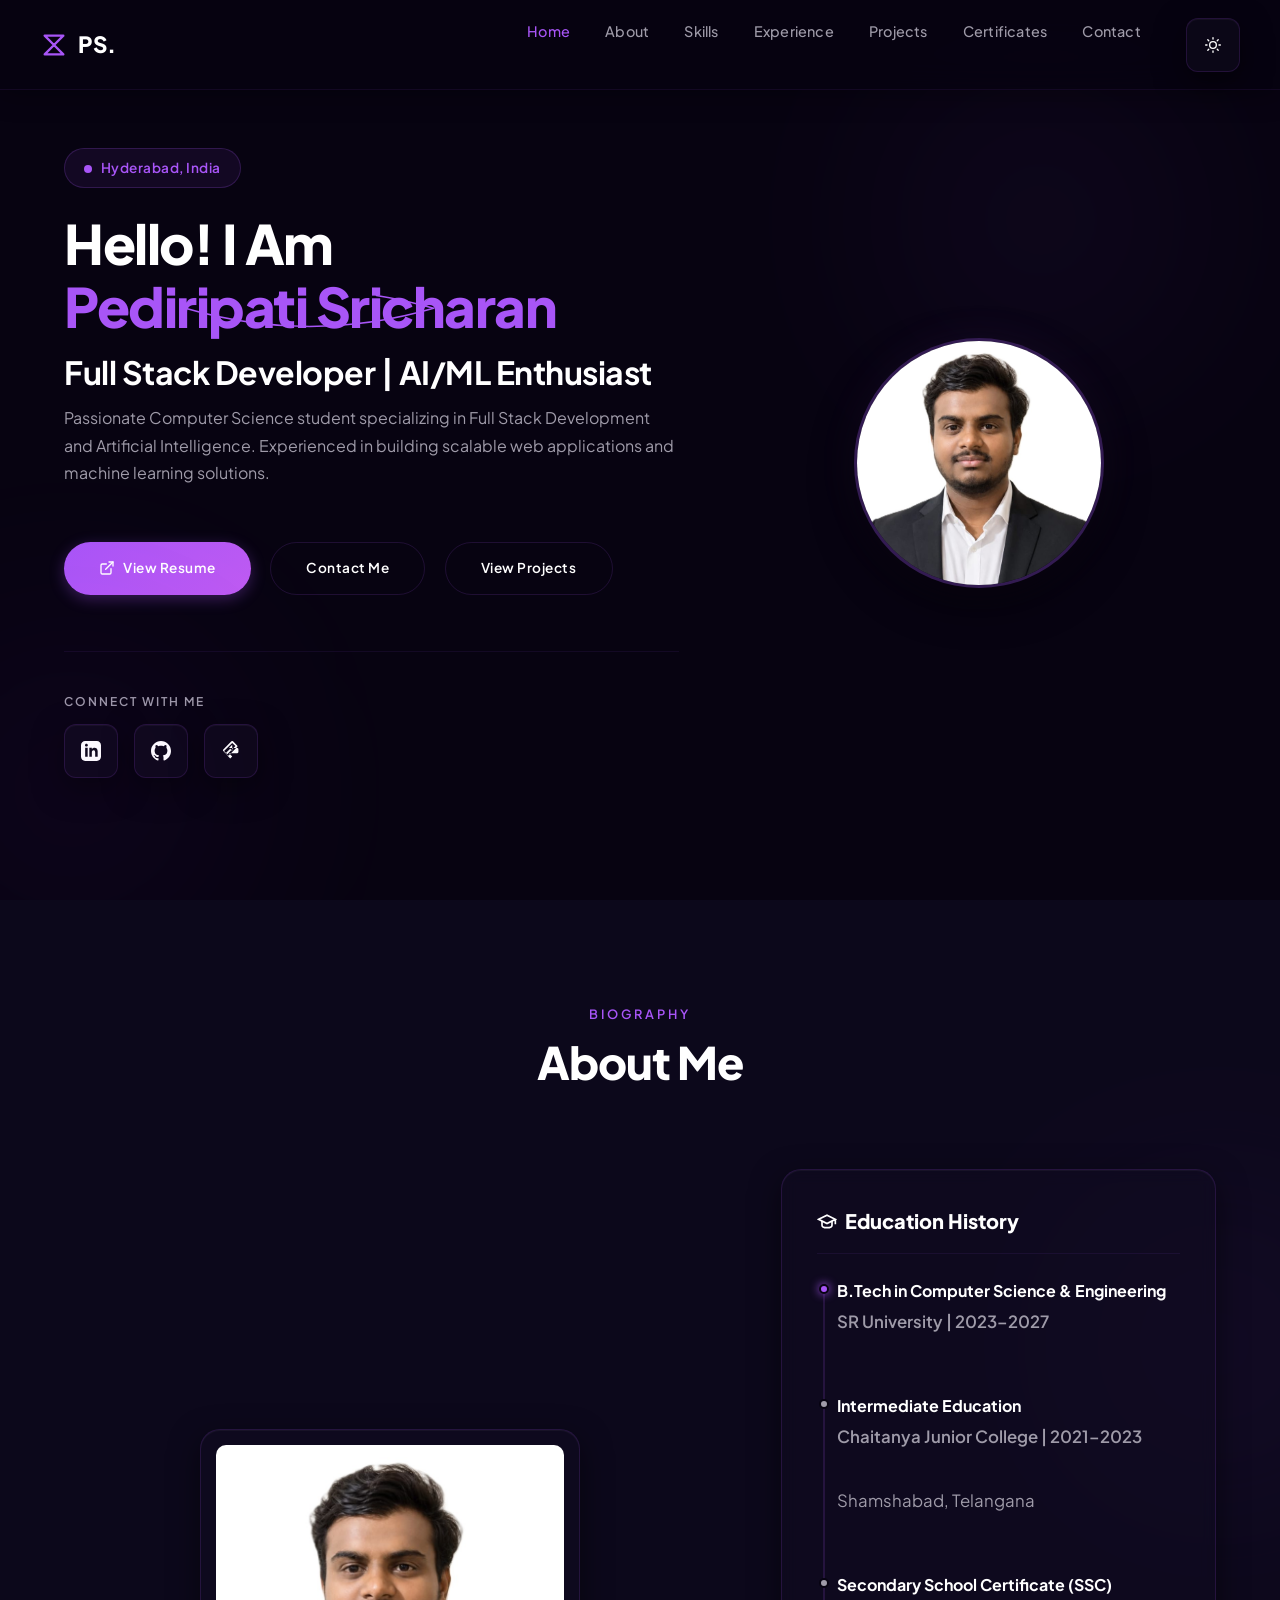
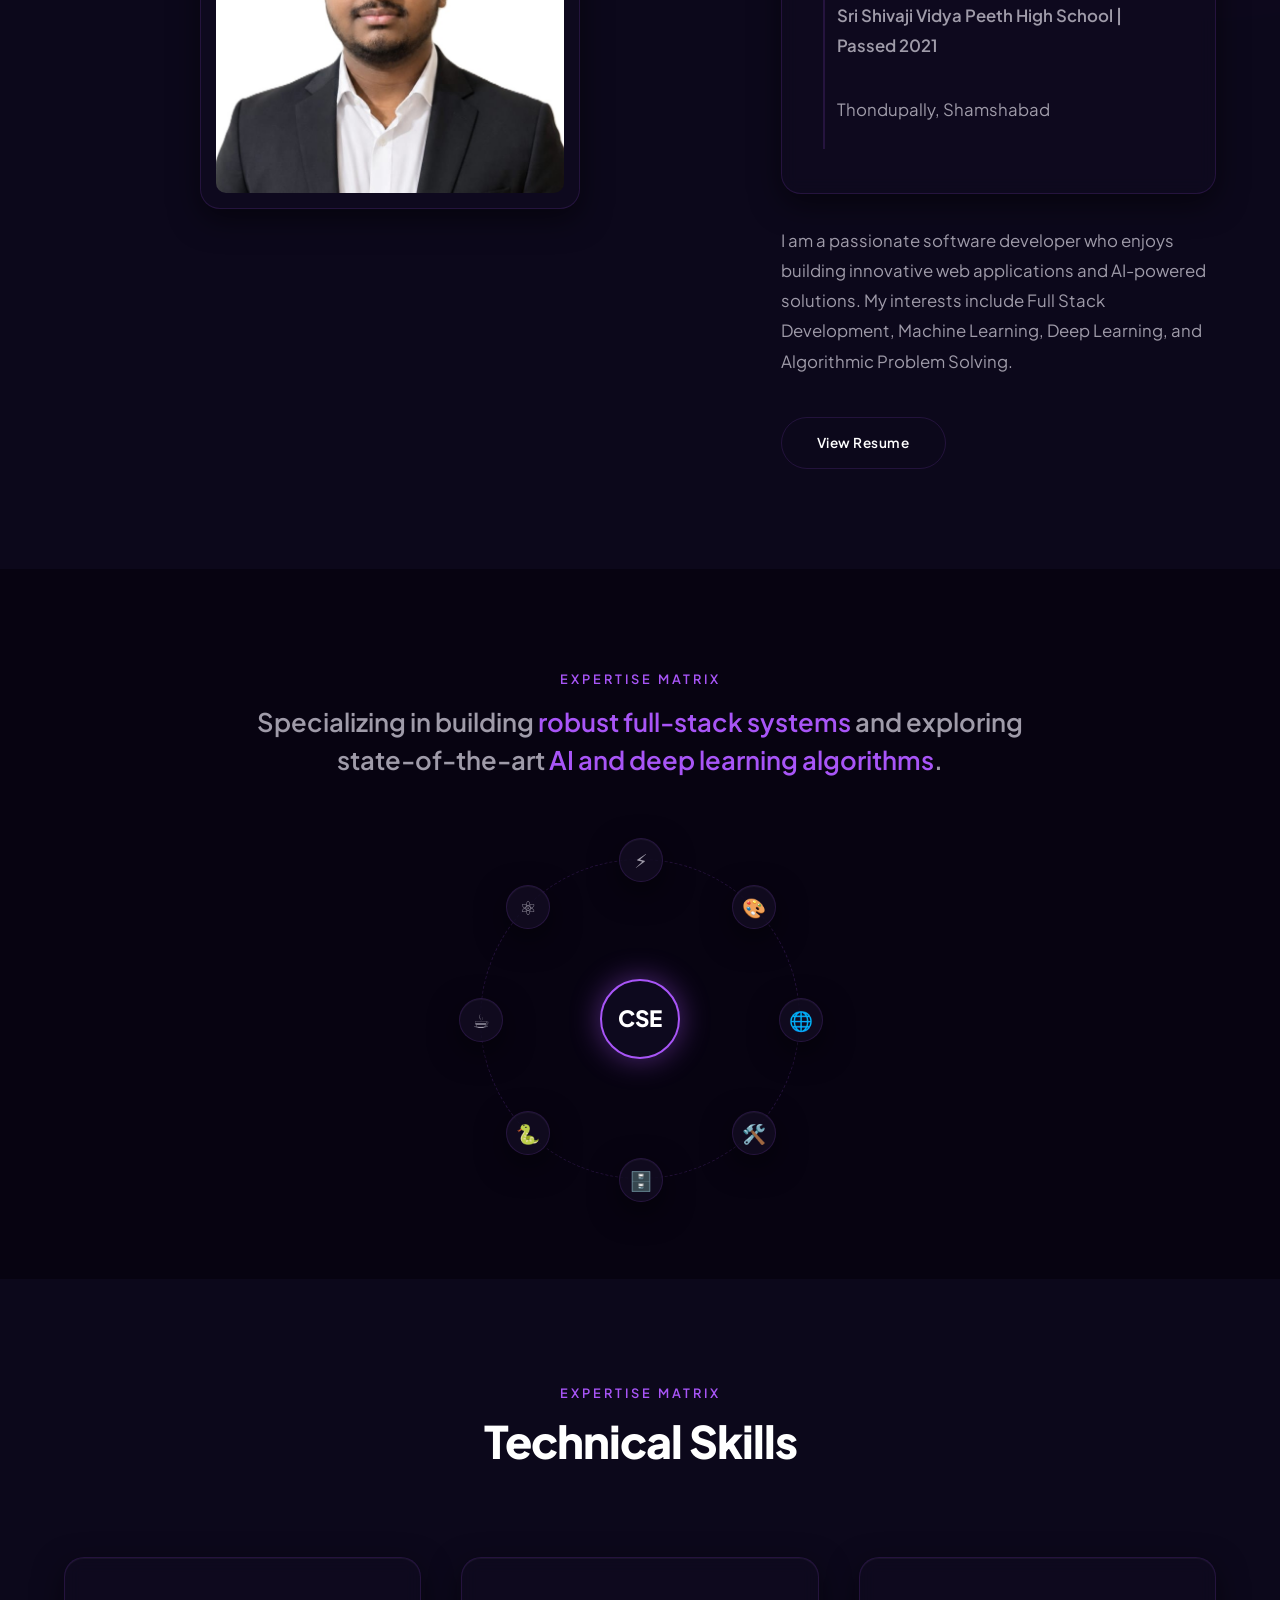
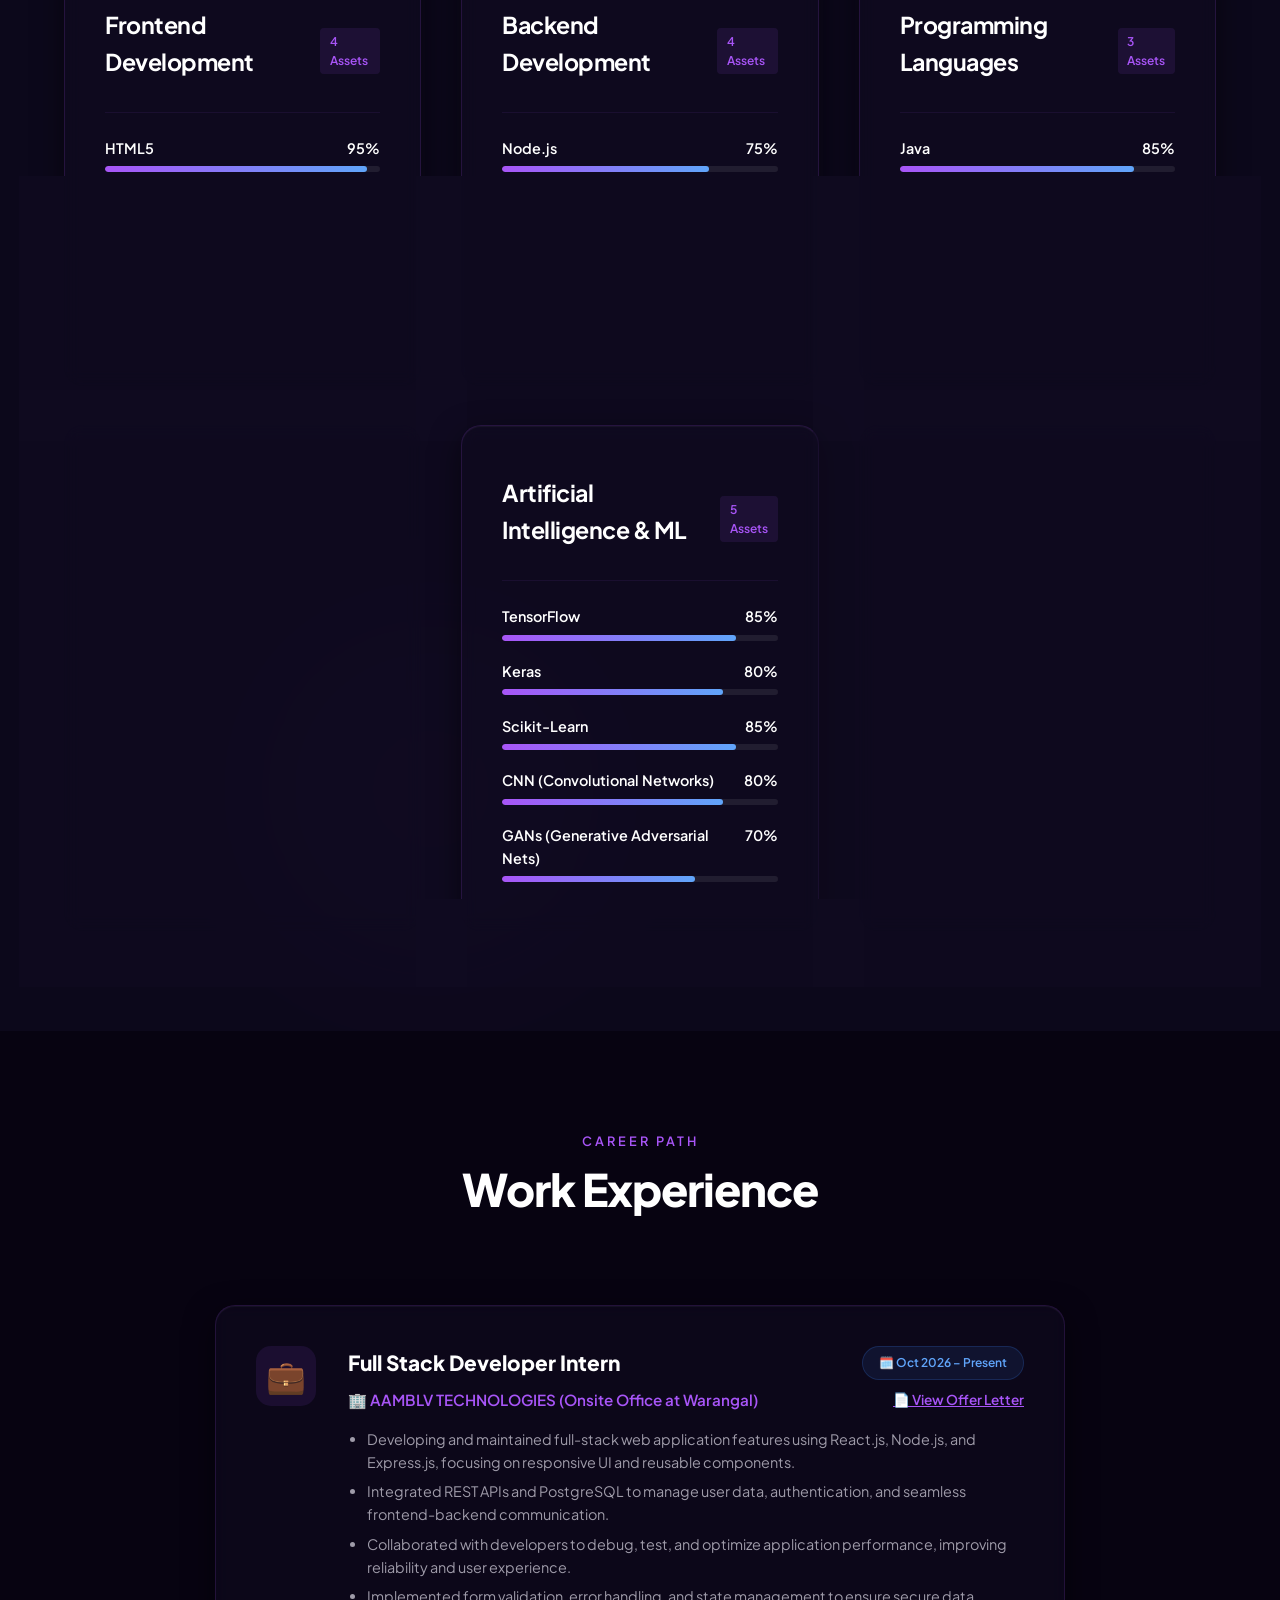
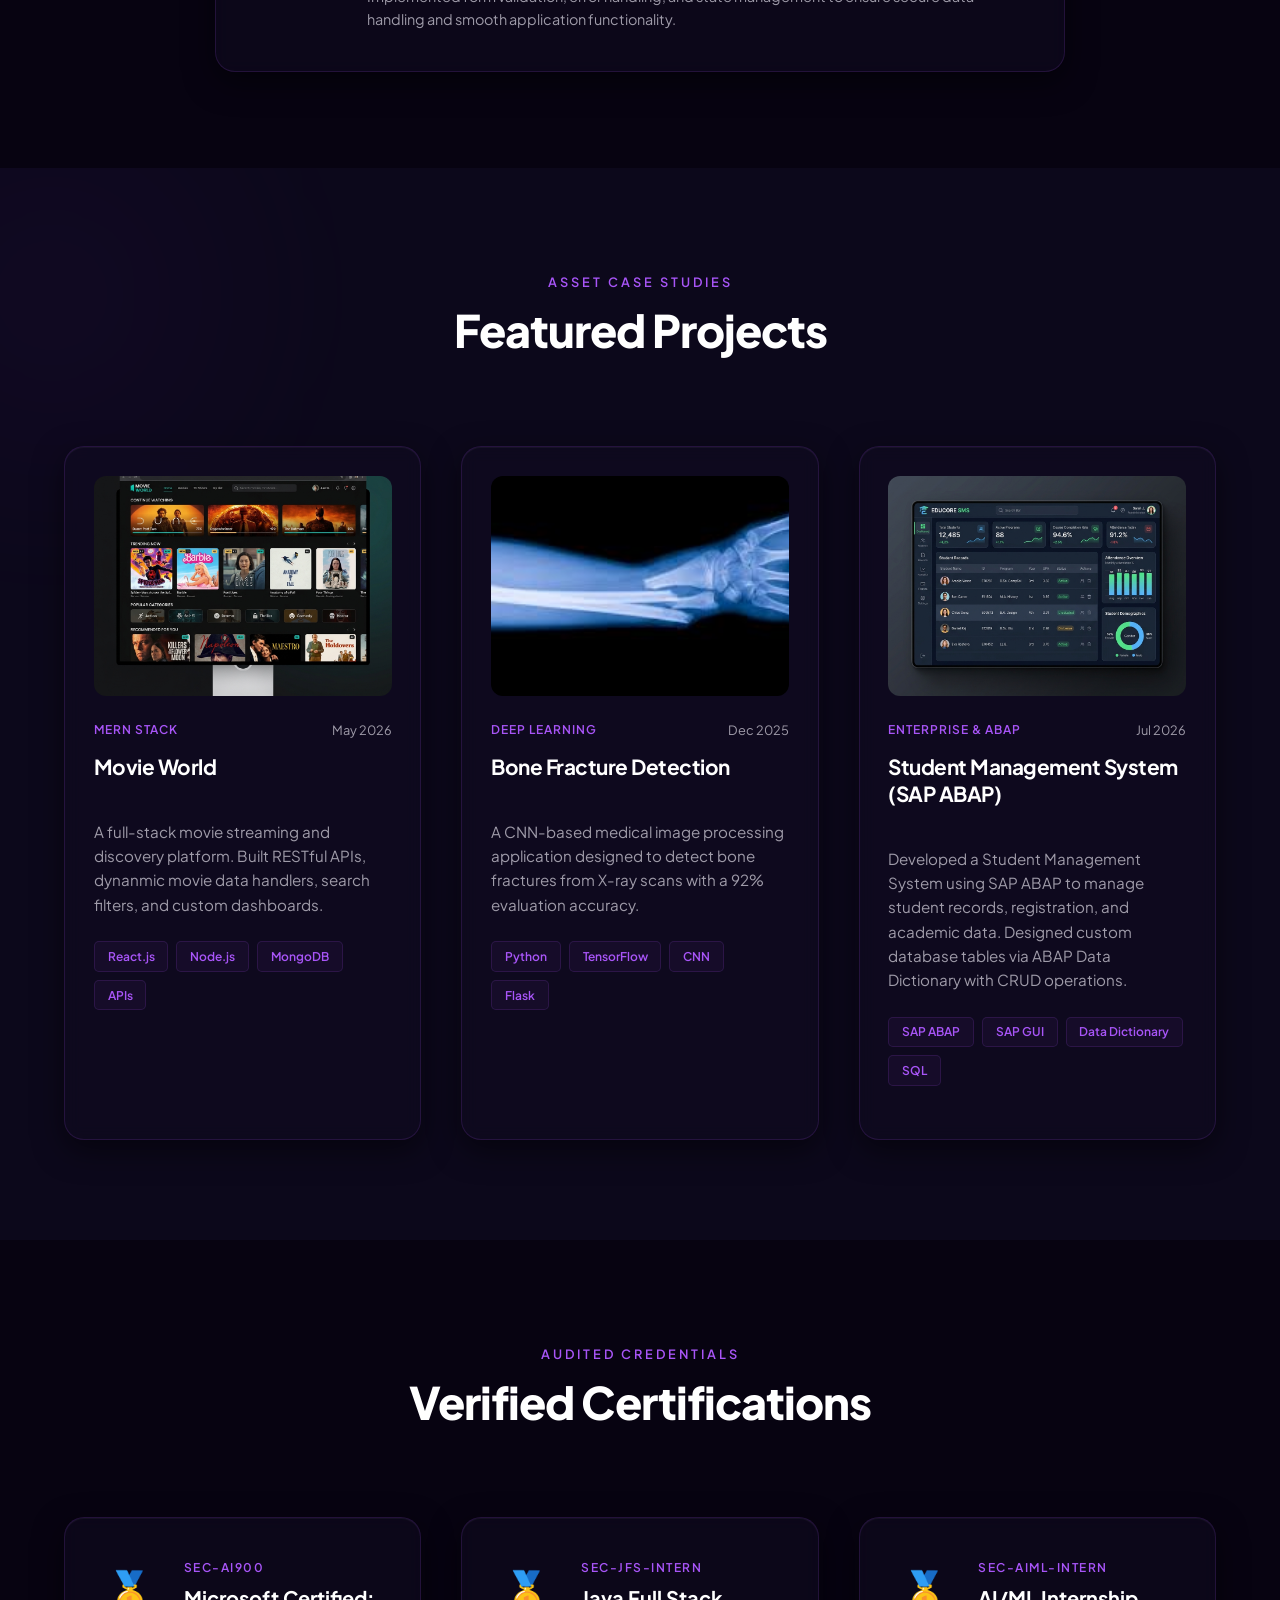
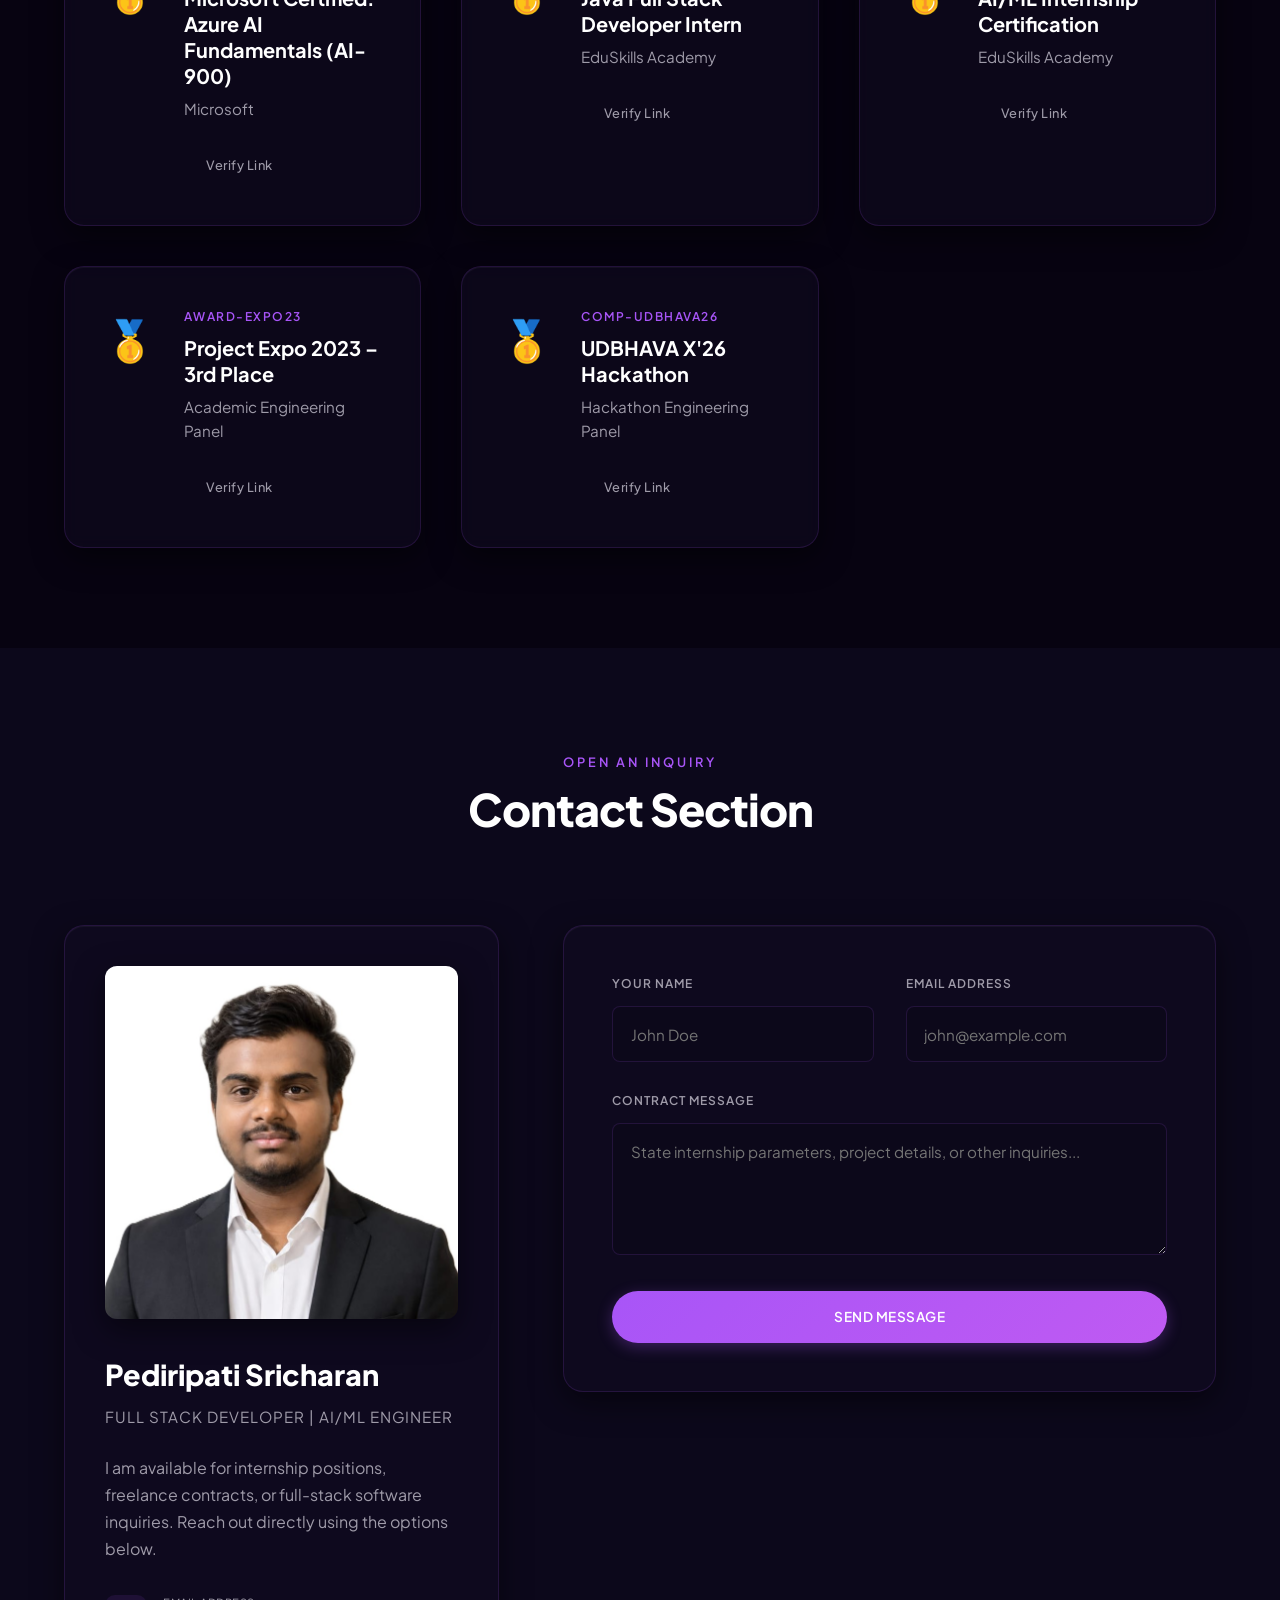
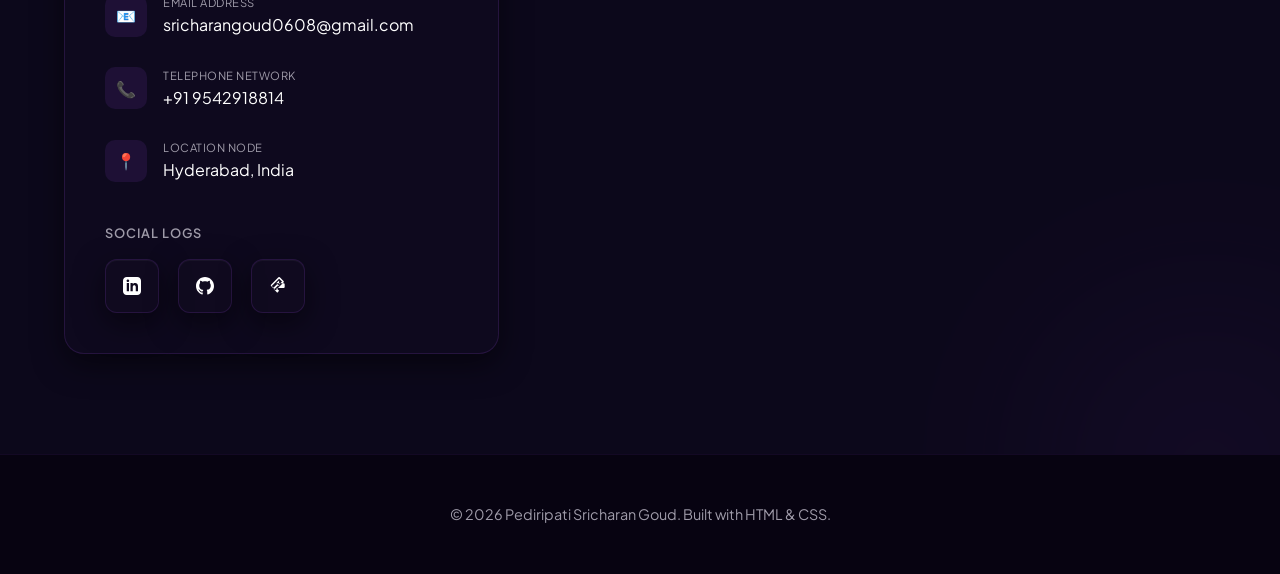
==== commit 23aa303e: "fix(experience): update AAMBLV Technologies location to Onsite Office at Warangal" ====
--- a/index_legacy.html
+++ b/index_legacy.html
@@ -419,7 +419,7 @@
                                 <span class="exp-date-badge">🗓️ Oct 2026 – Present</span>
                             </div>
                             <div class="exp-company-sub" style="display: flex; justify-content: space-between; align-items: center; flex-wrap: wrap; gap: 0.5rem;">
-                                <span>🏢 AAMBLV TECHNOLOGIES (Hyderabad / Remote)</span>
+                                <span>🏢 AAMBLV TECHNOLOGIES (Onsite Office at Warangal)</span>
                                 <a href="https://drive.google.com/file/d/1eAKVPNj4ag2Mqt-46lbiZ22vebfh5Y0x/view?usp=sharing" target="_blank" rel="noopener noreferrer" style="color: var(--accent-color); font-size: 0.85rem; font-weight: 600; text-decoration: underline;">📄 View Offer Letter</a>
                             </div>
                             <ul class="exp-details-list">
